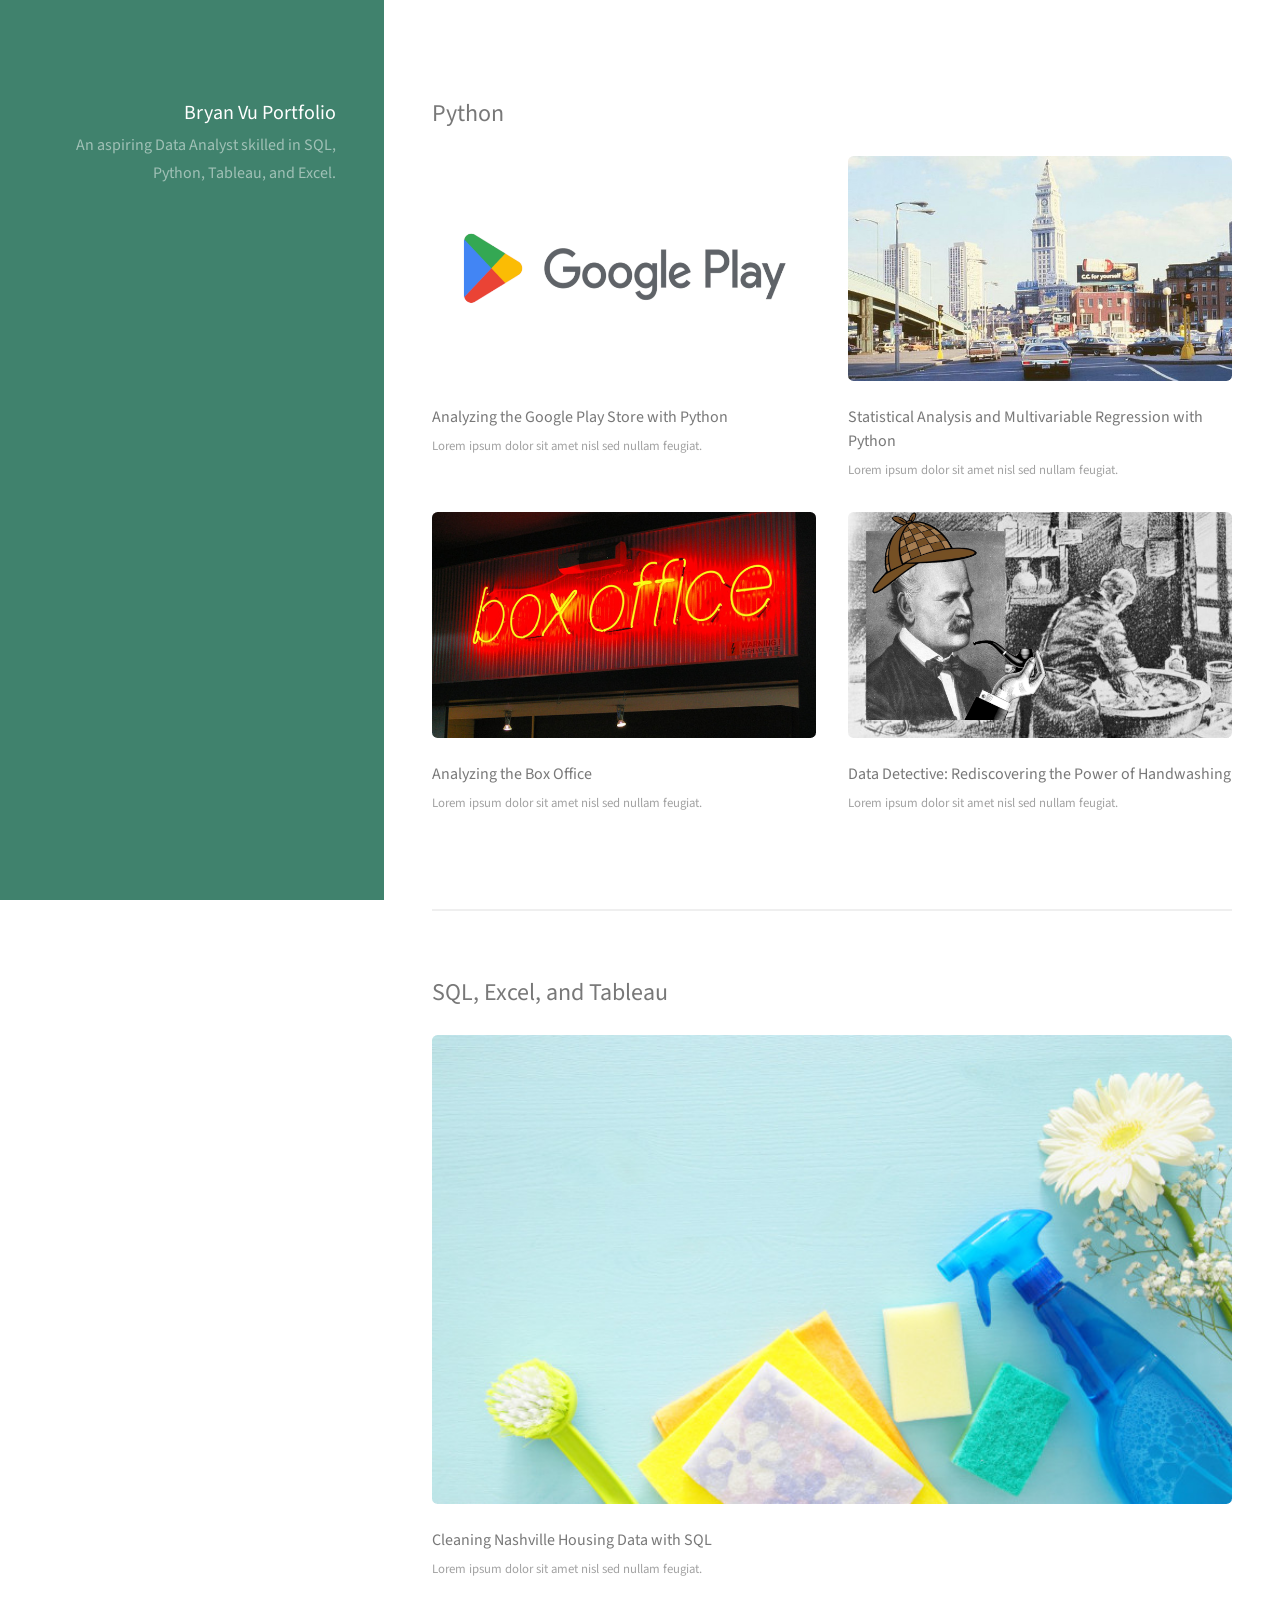
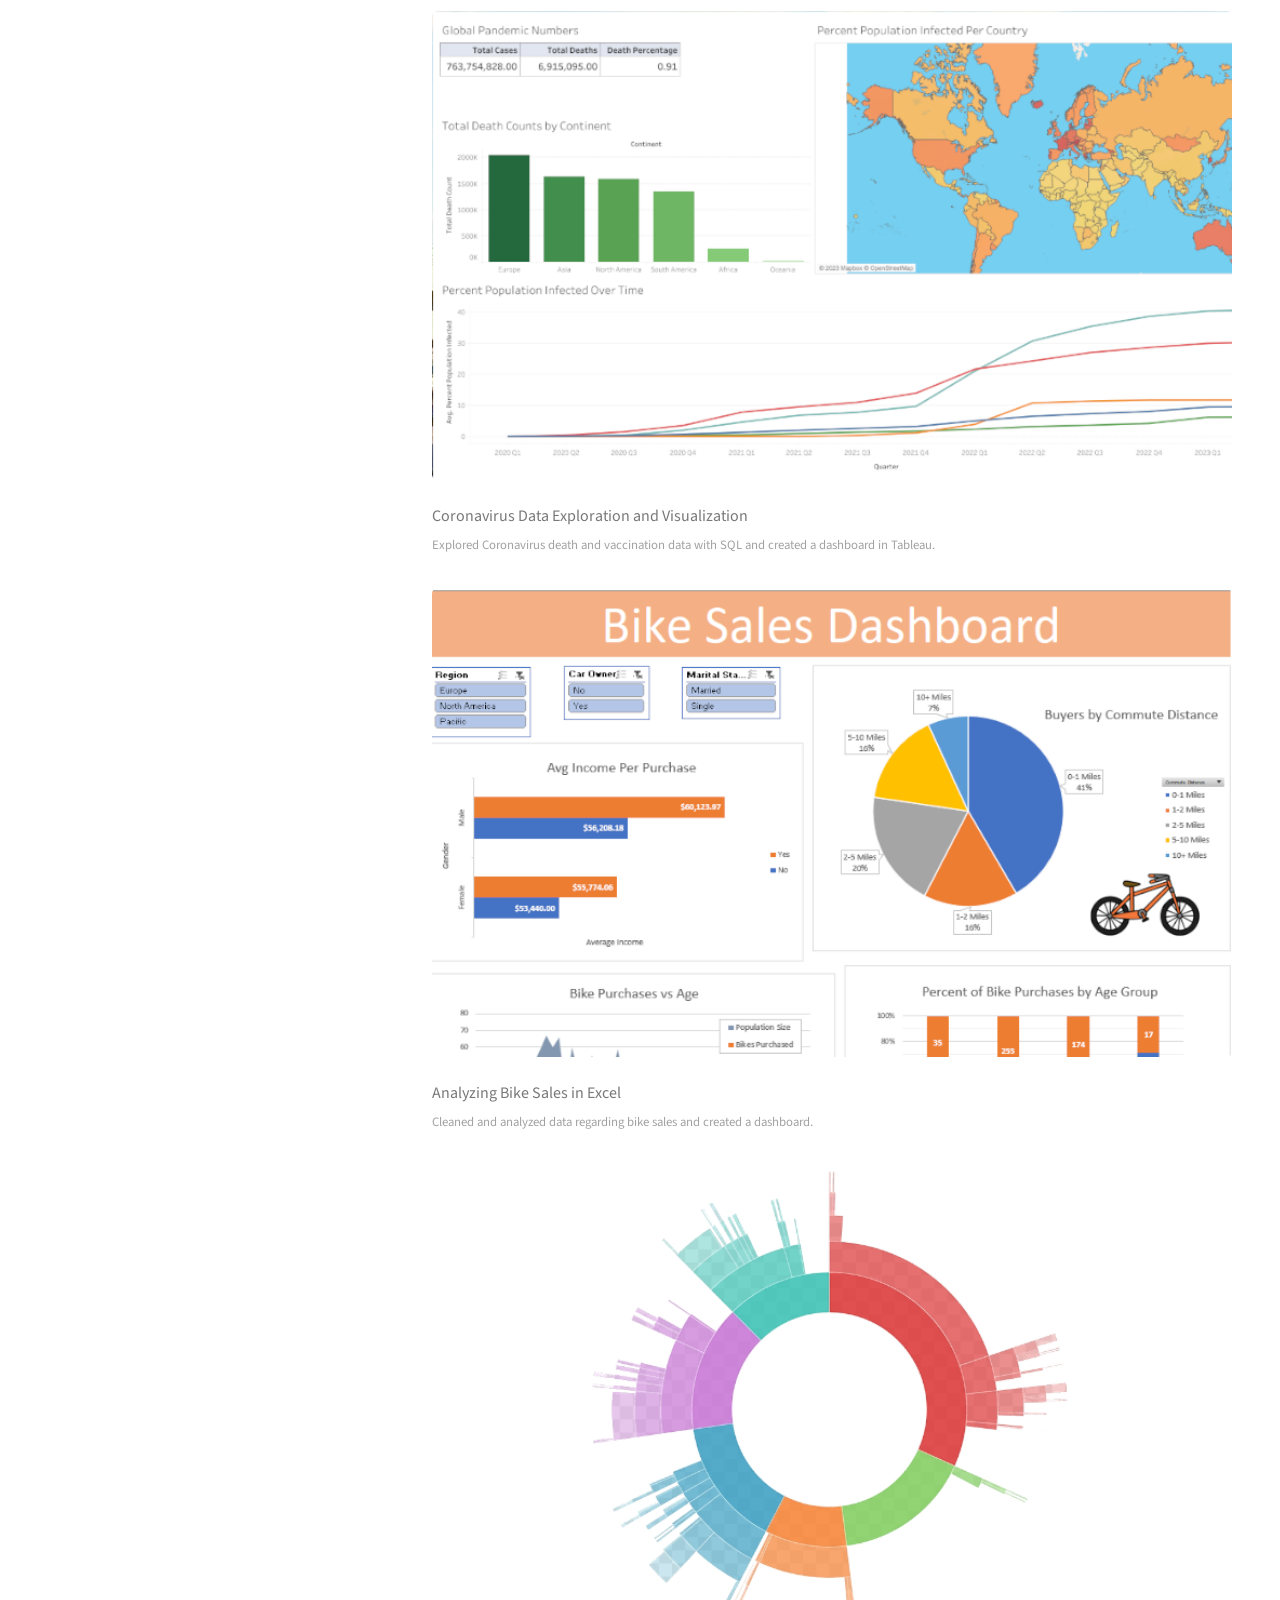
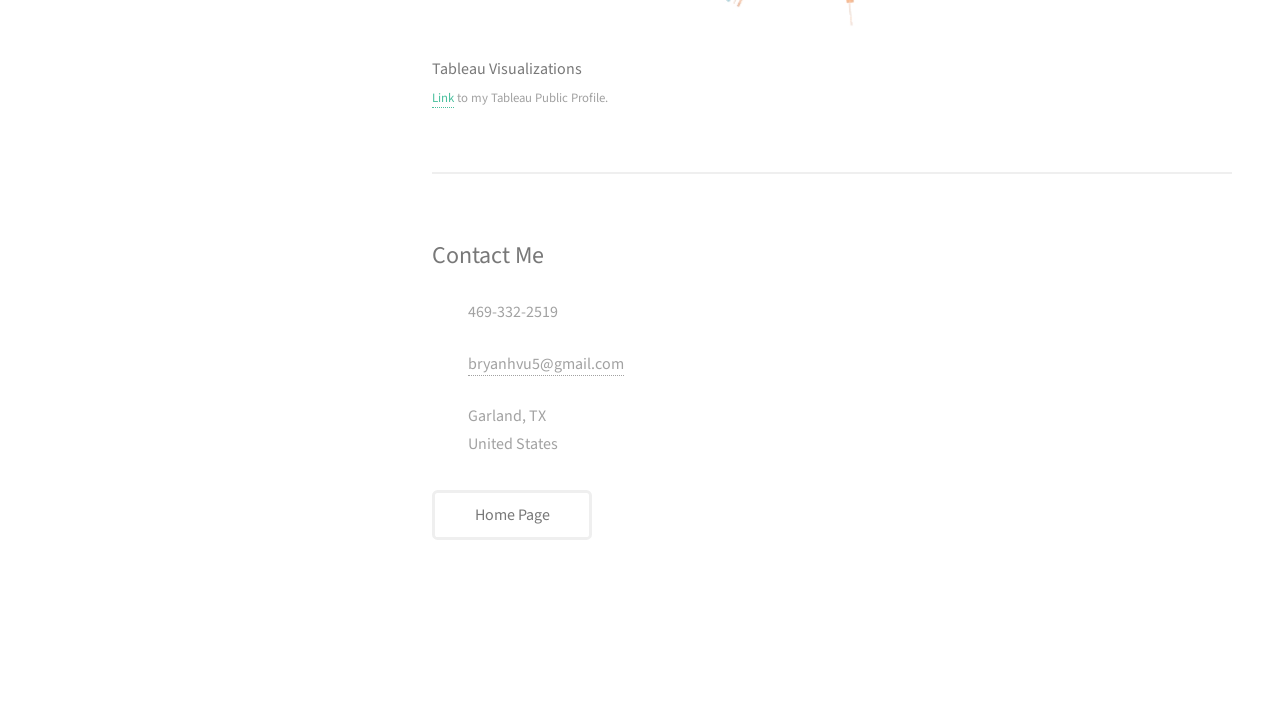
==== Portfolio Website/full_portfolio.html @ 0cc9267b "customized and added images to portfolio website" ====
<!DOCTYPE HTML>
<!--
	Strata by HTML5 UP
	html5up.net | @ajlkn
	Free for personal and commercial use under the CCA 3.0 license (html5up.net/license)
-->
<html>
	<head>
		<title>Bryan Vu Portfolio</title>
		<meta charset="utf-8" />
		<meta name="viewport" content="width=device-width, initial-scale=1, user-scalable=no" />
		<link rel="stylesheet" href="assets/css/main.css" />
	</head>
	<body class="is-preload">

		<!-- Header -->
			<header id="header">
				<div class="inner">
					<h1><strong>Bryan Vu Portfolio</strong></h1>
					An aspiring Data Analyst skilled in SQL, Python, Tableau, and Excel.
				</div>
			</header>

		<!-- Main -->
			<div id="main">

				<!-- Two -->
					<section id="two">
						<h2>Python</h2>
						<div class="row">
							<article class="col-6 col-12-xsmall work-item">
								<a href="images/fulls/google_play.png" class="image fit thumb"><img src="images/thumbs/google_play.png" alt="" /></a>
								<h3>Analyzing the Google Play Store with Python</h3>
								<p>Lorem ipsum dolor sit amet nisl sed nullam feugiat.</p>
							</article>
							<article class="col-6 col-12-xsmall work-item">
								<a href="images/fulls/boston.jpg" class="image fit thumb"><img src="images/thumbs/boston.jpg" alt="" /></a>
								<h3>Statistical Analysis and Multivariable Regression with Python</h3>
								<p>Lorem ipsum dolor sit amet nisl sed nullam feugiat.</p>
							</article>
							<article class="col-6 col-12-xsmall work-item">
								<a href="images/fulls/films.jpg" class="image fit thumb"><img src="images/thumbs/films.jpg" alt="" /></a>
								<h3>Analyzing the Box Office</h3>
								<p>Lorem ipsum dolor sit amet nisl sed nullam feugiat.</p>
							</article>
							<article class="col-6 col-12-xsmall work-item">
								<a href="images/fulls/handwashing_detective.png" class="image fit thumb"><img src="images/thumbs/handwashing_detective.png" alt="" /></a>
								<h3>Data Detective: Rediscovering the Power of Handwashing</h3>
								<p>Lorem ipsum dolor sit amet nisl sed nullam feugiat.</p>
							</article>
						</div>
					</section>

				<section>
					<h2>SQL, Excel, and Tableau</h2>
							<article class="col-6 col-12-xsmall work-item">
								<a href="images/fulls/cleaning.jpeg" class="image fit thumb"><img src="images/thumbs/cleaning.jpeg" alt="" /></a>
								<h3>Cleaning Nashville Housing Data with SQL</h3>
								<p>Lorem ipsum dolor sit amet nisl sed nullam feugiat.</p>
							</article>
							<article class="col-6 col-12-xsmall work-item">
								<a href="images/fulls/covid_dashboard.png" class="image fit thumb"><img src="images/thumbs/covid_dashboard.png" alt="" /></a>
								<h3>Coronavirus Data Exploration and Visualization</h3>
								<p>Explored Coronavirus death and vaccination data with SQL and created a dashboard in Tableau.</p>
							</article>
							<article class="col-6 col-12-xsmall work-item">
								<a href="images/fulls/Bike_Sales_Dashboard_image.png" class="image fit thumb"><img src="images/thumbs/Bike_Sales_Dashboard_image.png" alt="" /></a>
								<h3>Analyzing Bike Sales in Excel</h3>
								<p>Cleaned and analyzed data regarding bike sales and created a dashboard.</p>
							</article>
							<article class="col-6 col-12-xsmall work-item">
								<a href="images/fulls/tableau.png" class="image fit thumb"><img src="images/thumbs/tableau.png" alt="" /></a>
								<h3>Tableau Visualizations</h3>
								<p><a href ="https://public.tableau.com/app/profile/bryan.vu" target="_blank">Link</a> to my Tableau Public Profile.</p>
							</article>
				</section>

				<!-- Three -->
					<section id="three">
					<h2>Contact Me</h2>
							<div class="col-4 col-12-small">
								<ul class="labeled-icons">

									<li>
										<h3 class="icon solid fa-mobile-alt"><span class="label">Phone</span></h3>
										469-332-2519
									</li>
									<li>
										<h3 class="icon solid fa-envelope"><span class="label">Email</span></h3>
										<a href="#">bryanhvu5@gmail.com</a>
									</li>
																		<li>
										<h3 class="icon solid fa-home"><span class="label">Address</span></h3>
										Garland, TX<br />
										United States
									</li>
								</ul>
							</div>

						<ul class="actions">
							<li><a href="./index.html" class="button">Home Page</a></li>
						</ul>
					</section>

				<!-- Four -->
				<!--
					<section id="four">
						<h2>Elements</h2>

						<section>
							<h4>Text</h4>
							<p>This is <b>bold</b> and this is <strong>strong</strong>. This is <i>italic</i> and this is <em>emphasized</em>.
							This is <sup>superscript</sup> text and this is <sub>subscript</sub> text.
							This is <u>underlined</u> and this is code: <code>for (;;) { ... }</code>. Finally, <a href="#">this is a link</a>.</p>
							<hr />
							<header>
								<h4>Heading with a Subtitle</h4>
								<p>Lorem ipsum dolor sit amet nullam id egestas urna aliquam</p>
							</header>
							<p>Nunc lacinia ante nunc ac lobortis. Interdum adipiscing gravida odio porttitor sem non mi integer non faucibus ornare mi ut ante amet placerat aliquet. Volutpat eu sed ante lacinia sapien lorem accumsan varius montes viverra nibh in adipiscing blandit tempus accumsan.</p>
							<header>
								<h5>Heading with a Subtitle</h5>
								<p>Lorem ipsum dolor sit amet nullam id egestas urna aliquam</p>
							</header>
							<p>Nunc lacinia ante nunc ac lobortis. Interdum adipiscing gravida odio porttitor sem non mi integer non faucibus ornare mi ut ante amet placerat aliquet. Volutpat eu sed ante lacinia sapien lorem accumsan varius montes viverra nibh in adipiscing blandit tempus accumsan.</p>
							<hr />
							<h2>Heading Level 2</h2>
							<h3>Heading Level 3</h3>
							<h4>Heading Level 4</h4>
							<h5>Heading Level 5</h5>
							<h6>Heading Level 6</h6>
							<hr />
							<h5>Blockquote</h5>
							<blockquote>Fringilla nisl. Donec accumsan interdum nisi, quis tincidunt felis sagittis eget tempus euismod. Vestibulum ante ipsum primis in faucibus vestibulum. Blandit adipiscing eu felis iaculis volutpat ac adipiscing accumsan faucibus. Vestibulum ante ipsum primis in faucibus lorem ipsum dolor sit amet nullam adipiscing eu felis.</blockquote>
							<h5>Preformatted</h5>
							<pre><code>i = 0;

while (!deck.isInOrder()) {
print 'Iteration ' + i;
deck.shuffle();
i++;
}

print 'It took ' + i + ' iterations to sort the deck.';</code></pre>
						</section>

						<section>
							<h4>Lists</h4>
							<div class="row">
								<div class="col-6 col-12-xsmall">
									<h5>Unordered</h5>
									<ul>
										<li>Dolor pulvinar etiam magna etiam.</li>
										<li>Sagittis adipiscing lorem eleifend.</li>
										<li>Felis enim feugiat dolore viverra.</li>
									</ul>
									<h5>Alternate</h5>
									<ul class="alt">
										<li>Dolor pulvinar etiam magna etiam.</li>
										<li>Sagittis adipiscing lorem eleifend.</li>
										<li>Felis enim feugiat dolore viverra.</li>
									</ul>
								</div>
								<div class="col-6 col-12-xsmall">
									<h5>Ordered</h5>
									<ol>
										<li>Dolor pulvinar etiam magna etiam.</li>
										<li>Etiam vel felis at lorem sed viverra.</li>
										<li>Felis enim feugiat dolore viverra.</li>
										<li>Dolor pulvinar etiam magna etiam.</li>
										<li>Etiam vel felis at lorem sed viverra.</li>
										<li>Felis enim feugiat dolore viverra.</li>
									</ol>
									<h5>Icons</h5>
									<ul class="icons">
										<li><a href="#" class="icon brands fa-twitter"><span class="label">Twitter</span></a></li>
										<li><a href="#" class="icon brands fa-facebook-f"><span class="label">Facebook</span></a></li>
										<li><a href="#" class="icon brands fa-instagram"><span class="label">Instagram</span></a></li>
										<li><a href="#" class="icon brands fa-github"><span class="label">Github</span></a></li>
										<li><a href="#" class="icon brands fa-dribbble"><span class="label">Dribbble</span></a></li>
										<li><a href="#" class="icon brands fa-tumblr"><span class="label">Tumblr</span></a></li>
									</ul>
								</div>
							</div>
							<h5>Actions</h5>
							<ul class="actions">
								<li><a href="#" class="button primary">Default</a></li>
								<li><a href="#" class="button">Default</a></li>
							</ul>
							<ul class="actions small">
								<li><a href="#" class="button primary small">Small</a></li>
								<li><a href="#" class="button small">Small</a></li>
							</ul>
							<div class="row">
								<div class="col-6 col-12-small">
									<ul class="actions stacked">
										<li><a href="#" class="button primary">Default</a></li>
										<li><a href="#" class="button">Default</a></li>
									</ul>
								</div>
								<div class="col-6 col-12-small">
									<ul class="actions stacked">
										<li><a href="#" class="button primary small">Small</a></li>
										<li><a href="#" class="button small">Small</a></li>
									</ul>
								</div>
								<div class="col-6 col-12-small">
									<ul class="actions stacked">
										<li><a href="#" class="button primary fit">Default</a></li>
										<li><a href="#" class="button fit">Default</a></li>
									</ul>
								</div>
								<div class="col-6 col-12-small">
									<ul class="actions stacked">
										<li><a href="#" class="button primary small fit">Small</a></li>
										<li><a href="#" class="button small fit">Small</a></li>
									</ul>
								</div>
							</div>
						</section>

						<section>
							<h4>Table</h4>
							<h5>Default</h5>
							<div class="table-wrapper">
								<table>
									<thead>
										<tr>
											<th>Name</th>
											<th>Description</th>
											<th>Price</th>
										</tr>
									</thead>
									<tbody>
										<tr>
											<td>Item One</td>
											<td>Ante turpis integer aliquet porttitor.</td>
											<td>29.99</td>
										</tr>
										<tr>
											<td>Item Two</td>
											<td>Vis ac commodo adipiscing arcu aliquet.</td>
											<td>19.99</td>
										</tr>
										<tr>
											<td>Item Three</td>
											<td> Morbi faucibus arcu accumsan lorem.</td>
											<td>29.99</td>
										</tr>
										<tr>
											<td>Item Four</td>
											<td>Vitae integer tempus condimentum.</td>
											<td>19.99</td>
										</tr>
										<tr>
											<td>Item Five</td>
											<td>Ante turpis integer aliquet porttitor.</td>
											<td>29.99</td>
										</tr>
									</tbody>
									<tfoot>
										<tr>
											<td colspan="2"></td>
											<td>100.00</td>
										</tr>
									</tfoot>
								</table>
							</div>

							<h5>Alternate</h5>
							<div class="table-wrapper">
								<table class="alt">
									<thead>
										<tr>
											<th>Name</th>
											<th>Description</th>
											<th>Price</th>
										</tr>
									</thead>
									<tbody>
										<tr>
											<td>Item One</td>
											<td>Ante turpis integer aliquet porttitor.</td>
											<td>29.99</td>
										</tr>
										<tr>
											<td>Item Two</td>
											<td>Vis ac commodo adipiscing arcu aliquet.</td>
											<td>19.99</td>
										</tr>
										<tr>
											<td>Item Three</td>
											<td> Morbi faucibus arcu accumsan lorem.</td>
											<td>29.99</td>
										</tr>
										<tr>
											<td>Item Four</td>
											<td>Vitae integer tempus condimentum.</td>
											<td>19.99</td>
										</tr>
										<tr>
											<td>Item Five</td>
											<td>Ante turpis integer aliquet porttitor.</td>
											<td>29.99</td>
										</tr>
									</tbody>
									<tfoot>
										<tr>
											<td colspan="2"></td>
											<td>100.00</td>
										</tr>
									</tfoot>
								</table>
							</div>
						</section>

						<section>
							<h4>Buttons</h4>
							<ul class="actions">
								<li><a href="#" class="button primary">Primary</a></li>
								<li><a href="#" class="button">Default</a></li>
							</ul>
							<ul class="actions">
								<li><a href="#" class="button large">Large</a></li>
								<li><a href="#" class="button">Default</a></li>
								<li><a href="#" class="button small">Small</a></li>
							</ul>
							<ul class="actions fit">
								<li><a href="#" class="button primary fit">Fit</a></li>
								<li><a href="#" class="button fit">Fit</a></li>
							</ul>
							<ul class="actions fit small">
								<li><a href="#" class="button primary fit small">Fit + Small</a></li>
								<li><a href="#" class="button fit small">Fit + Small</a></li>
							</ul>
							<ul class="actions">
								<li><a href="#" class="button primary icon solid fa-download">Icon</a></li>
								<li><a href="#" class="button icon solid fa-download">Icon</a></li>
							</ul>
							<ul class="actions">
								<li><span class="button primary disabled">Primary</span></li>
								<li><span class="button disabled">Default</span></li>
							</ul>
						</section>

						<section>
							<h4>Form</h4>
							<form method="post" action="#">
								<div class="row gtr-uniform gtr-50">
									<div class="col-6 col-12-xsmall">
										<input type="text" name="demo-name" id="demo-name" value="" placeholder="Name" />
									</div>
									<div class="col-6 col-12-xsmall">
										<input type="email" name="demo-email" id="demo-email" value="" placeholder="Email" />
									</div>
									<div class="col-12">
										<select name="demo-category" id="demo-category">
											<option value="">- Category -</option>
											<option value="1">Manufacturing</option>
											<option value="1">Shipping</option>
											<option value="1">Administration</option>
											<option value="1">Human Resources</option>
										</select>
									</div>
									<div class="col-4 col-12-small">
										<input type="radio" id="demo-priority-low" name="demo-priority" checked>
										<label for="demo-priority-low">Low Priority</label>
									</div>
									<div class="col-4 col-12-small">
										<input type="radio" id="demo-priority-normal" name="demo-priority">
										<label for="demo-priority-normal">Normal Priority</label>
									</div>
									<div class="col-4 col-12-small">
										<input type="radio" id="demo-priority-high" name="demo-priority">
										<label for="demo-priority-high">High Priority</label>
									</div>
									<div class="col-6 col-12-small">
										<input type="checkbox" id="demo-copy" name="demo-copy">
										<label for="demo-copy">Email me a copy of this message</label>
									</div>
									<div class="col-6 col-12-small">
										<input type="checkbox" id="demo-human" name="demo-human" checked>
										<label for="demo-human">I am a human and not a robot</label>
									</div>
									<div class="col-12">
										<textarea name="demo-message" id="demo-message" placeholder="Enter your message" rows="6"></textarea>
									</div>
									<div class="col-12">
										<ul class="actions">
											<li><input type="submit" value="Send Message" class="primary" /></li>
											<li><input type="reset" value="Reset" /></li>
										</ul>
									</div>
								</div>
							</form>
						</section>

						<section>
							<h4>Image</h4>
							<h5>Fit</h5>
							<div class="box alt">
								<div class="row gtr-50 gtr-uniform">
									<div class="col-12"><span class="image fit"><img src="images/fulls/05.jpg" alt="" /></span></div>
									<div class="col-4"><span class="image fit"><img src="images/thumbs/01.jpg" alt="" /></span></div>
									<div class="col-4"><span class="image fit"><img src="images/thumbs/02.jpg" alt="" /></span></div>
									<div class="col-4"><span class="image fit"><img src="images/thumbs/03.jpg" alt="" /></span></div>
									<div class="col-4"><span class="image fit"><img src="images/thumbs/04.jpg" alt="" /></span></div>
									<div class="col-4"><span class="image fit"><img src="images/thumbs/05.jpg" alt="" /></span></div>
									<div class="col-4"><span class="image fit"><img src="images/thumbs/06.jpg" alt="" /></span></div>
									<div class="col-4"><span class="image fit"><img src="images/thumbs/03.jpg" alt="" /></span></div>
									<div class="col-4"><span class="image fit"><img src="images/thumbs/02.jpg" alt="" /></span></div>
									<div class="col-4"><span class="image fit"><img src="images/thumbs/01.jpg" alt="" /></span></div>
								</div>
							</div>
							<h5>Left &amp; Right</h5>
							<p><span class="image left"><img src="images/avatar.jpg" alt="" /></span>Fringilla nisl. Donec accumsan interdum nisi, quis tincidunt felis sagittis eget. tempus euismod. Vestibulum ante ipsum primis in faucibus vestibulum. Blandit adipiscing eu felis iaculis volutpat ac adipiscing accumsan eu faucibus. Integer ac pellentesque praesent tincidunt felis sagittis eget. tempus euismod. Vestibulum ante ipsum primis in faucibus vestibulum. Blandit adipiscing eu felis iaculis volutpat ac adipiscing accumsan eu faucibus. Integer ac pellentesque praesent. Donec accumsan interdum nisi, quis tincidunt felis sagittis eget. tempus euismod. Vestibulum ante ipsum primis in faucibus vestibulum. Blandit adipiscing eu felis iaculis volutpat ac adipiscing accumsan eu faucibus. Integer ac pellentesque praesent tincidunt felis sagittis eget. tempus euismod. Vestibulum ante ipsum primis in faucibus vestibulum. Blandit adipiscing eu felis iaculis volutpat ac adipiscing accumsan eu faucibus. Integer ac pellentesque praesent.</p>
							<p><span class="image right"><img src="images/avatar.jpg" alt="" /></span>Fringilla nisl. Donec accumsan interdum nisi, quis tincidunt felis sagittis eget. tempus euismod. Vestibulum ante ipsum primis in faucibus vestibulum. Blandit adipiscing eu felis iaculis volutpat ac adipiscing accumsan eu faucibus. Integer ac pellentesque praesent tincidunt felis sagittis eget. tempus euismod. Vestibulum ante ipsum primis in faucibus vestibulum. Blandit adipiscing eu felis iaculis volutpat ac adipiscing accumsan eu faucibus. Integer ac pellentesque praesent. Donec accumsan interdum nisi, quis tincidunt felis sagittis eget. tempus euismod. Vestibulum ante ipsum primis in faucibus vestibulum. Blandit adipiscing eu felis iaculis volutpat ac adipiscing accumsan eu faucibus. Integer ac pellentesque praesent tincidunt felis sagittis eget. tempus euismod. Vestibulum ante ipsum primis in faucibus vestibulum. Blandit adipiscing eu felis iaculis volutpat ac adipiscing accumsan eu faucibus. Integer ac pellentesque praesent.</p>
						</section>

					</section>
				-->

			</div>

		<!-- Footer -->
			<footer id="footer">
				<div class="inner">
					<ul class="icons">
						<li><a href="https://github.com/bryanhvu/Data_Analysis_Portfolio" class="icon brands fa-github" target="_blank"><span class="label">Github</span></a></li>
						<li><a href="https://www.linkedin.com/in/bryan-vu-71b82113b/" class="icon brands fa-linkedin" target="_blank"><span class="label">LinkedIn</span></a></li>
						<li><a href=mailto:"bryanhvu5@gmail.com" class="icon solid fa-envelope" target="_blank"><span class="label">Email</span></a></li>
					<ul class="copyright">
						<li>Design: <a href="http://html5up.net" target="_blank">HTML5 UP</a></li>
					</ul>
				</div>
			</footer>

		<!-- Scripts -->
			<script src="assets/js/jquery.min.js"></script>
			<script src="assets/js/jquery.poptrox.min.js"></script>
			<script src="assets/js/browser.min.js"></script>
			<script src="assets/js/breakpoints.min.js"></script>
			<script src="assets/js/util.js"></script>
			<script src="assets/js/main.js"></script>

	</body>
</html>
---- Portfolio Website/assets/css/main.css ----
@import url("fontawesome-all.min.css");
@import url("https://fonts.googleapis.com/css?family=Source+Sans+Pro:400,400italic");

/*
	Strata by HTML5 UP
	html5up.net | @ajlkn
	Free for personal and commercial use under the CCA 3.0 license (html5up.net/license)
*/

html, body, div, span, applet, object,
iframe, h1, h2, h3, h4, h5, h6, p, blockquote,
pre, a, abbr, acronym, address, big, cite,
code, del, dfn, em, img, ins, kbd, q, s, samp,
small, strike, strong, sub, sup, tt, var, b,
u, i, center, dl, dt, dd, ol, ul, li, fieldset,
form, label, legend, table, caption, tbody,
tfoot, thead, tr, th, td, article, aside,
canvas, details, embed, figure, figcaption,
footer, header, hgroup, menu, nav, output, ruby,
section, summary, time, mark, audio, video {
	margin: 0;
	padding: 0;
	border: 0;
	font-size: 100%;
	font: inherit;
	vertical-align: baseline;}

article, aside, details, figcaption, figure,
footer, header, hgroup, menu, nav, section {
	display: block;}

body {
	line-height: 1;
}

ol, ul {
	list-style: none;
}

blockquote, q {
	quotes: none;
}

	blockquote:before, blockquote:after, q:before, q:after {
		content: '';
		content: none;
	}

table {
	border-collapse: collapse;
	border-spacing: 0;
}

body {
	-webkit-text-size-adjust: none;
}

mark {
	background-color: transparent;
	color: inherit;
}

input::-moz-focus-inner {
	border: 0;
	padding: 0;
}

input, select, textarea {
	-moz-appearance: none;
	-webkit-appearance: none;
	-ms-appearance: none;
	appearance: none;
}

/* Basic */

	html {
		box-sizing: border-box;
	}

	*, *:before, *:after {
		box-sizing: inherit;
	}

	body {
		background: #fff;
	}

		body.is-preload *, body.is-preload *:before, body.is-preload *:after {
			-moz-animation: none !important;
			-webkit-animation: none !important;
			-ms-animation: none !important;
			animation: none !important;
			-moz-transition: none !important;
			-webkit-transition: none !important;
			-ms-transition: none !important;
			transition: none !important;
		}

	body, input, select, textarea {
		color: #a2a2a2;
		font-family: "Source Sans Pro", Helvetica, sans-serif;
		font-size: 16pt;
		font-weight: 400;
		line-height: 1.75em;
	}

	a {
		-moz-transition: color 0.2s ease-in-out, border-color 0.2s ease-in-out;
		-webkit-transition: color 0.2s ease-in-out, border-color 0.2s ease-in-out;
		-ms-transition: color 0.2s ease-in-out, border-color 0.2s ease-in-out;
		transition: color 0.2s ease-in-out, border-color 0.2s ease-in-out;
		border-bottom: dotted 1px;
		color: #49bf9d;
		text-decoration: none;
	}

		a:hover {
			border-bottom-color: transparent;
			color: #49bf9d !important;
			text-decoration: none;
		}

	strong, b {
		color: #787878;
		font-weight: 400;
	}

	em, i {
		font-style: italic;
	}

	p {
		margin: 0 0 2em 0;
	}

	h1, h2, h3, h4, h5, h6 {
		color: #787878;
		font-weight: 400;
		line-height: 1em;
		margin: 0 0 1em 0;
	}

		h1 a, h2 a, h3 a, h4 a, h5 a, h6 a {
			color: inherit;
			text-decoration: none;
		}

	h1 {
		font-size: 2em;
		line-height: 1.5em;
	}

	h2 {
		font-size: 1.5em;
		line-height: 1.5em;
	}

	h3 {
		font-size: 1.25em;
		line-height: 1.5em;
	}

	h4 {
		font-size: 1.1em;
		line-height: 1.5em;
	}

	h5 {
		font-size: 0.9em;
		line-height: 1.5em;
	}

	h6 {
		font-size: 0.7em;
		line-height: 1.5em;
	}

	sub {
		font-size: 0.8em;
		position: relative;
		top: 0.5em;
	}

	sup {
		font-size: 0.8em;
		position: relative;
		top: -0.5em;
	}

	hr {
		border: 0;
		border-bottom: solid 2px #efefef;
		margin: 2em 0;
	}

		hr.major {
			margin: 3em 0;
		}

	blockquote {
		border-left: solid 6px #efefef;
		font-style: italic;
		margin: 0 0 2em 0;
		padding: 0.5em 0 0.5em 1.5em;
	}

	code {
		background: #f7f7f7;
		border-radius: 0.35em;
		border: solid 2px #efefef;
		font-family: "Courier New", monospace;
		font-size: 0.9em;
		margin: 0 0.25em;
		padding: 0.25em 0.65em;
	}

	pre {
		-webkit-overflow-scrolling: touch;
		font-family: "Courier New", monospace;
		font-size: 0.9em;
		margin: 0 0 2em 0;
	}

		pre code {
			display: block;
			line-height: 1.75em;
			padding: 1em 1.5em;
			overflow-x: auto;
		}

	.align-left {
		text-align: left;
	}

	.align-center {
		text-align: center;
	}

	.align-right {
		text-align: right;
	}

/* Container */

	.container {
		margin: 0 auto;
		max-width: calc(100% - 4em);
		width: 100%;
	}

		.container.xsmall {
			width: 25%;
		}

		.container.small {
			width: 50%;
		}

		.container.medium {
			width: 75%;
		}

		.container.large {
			width: 125%;
		}

		.container.xlarge {
			width: 150%;
		}

		.container.max {
			width: 100%;
		}

		@media screen and (max-width: 980px) {

			.container {
				width: 100% !important;
				max-width: 100% !important;
			}

		}

		@media screen and (max-width: 480px) {

			.container {
				max-width: calc(100% - 3em);
			}

		}

/* Row */

	.row {
		display: flex;
		flex-wrap: wrap;
		box-sizing: border-box;
		align-items: stretch;
	}

		.row > * {
			box-sizing: border-box;
		}

		.row.gtr-uniform > * > :last-child {
			margin-bottom: 0;
		}

		.row.aln-left {
			justify-content: flex-start;
		}

		.row.aln-center {
			justify-content: center;
		}

		.row.aln-right {
			justify-content: flex-end;
		}

		.row.aln-top {
			align-items: flex-start;
		}

		.row.aln-middle {
			align-items: center;
		}

		.row.aln-bottom {
			align-items: flex-end;
		}

		.row > .imp {
			order: -1;
		}

		.row > .col-1 {
			width: 8.33333%;
		}

		.row > .off-1 {
			margin-left: 8.33333%;
		}

		.row > .col-2 {
			width: 16.66667%;
		}

		.row > .off-2 {
			margin-left: 16.66667%;
		}

		.row > .col-3 {
			width: 25%;
		}

		.row > .off-3 {
			margin-left: 25%;
		}

		.row > .col-4 {
			width: 33.33333%;
		}

		.row > .off-4 {
			margin-left: 33.33333%;
		}

		.row > .col-5 {
			width: 41.66667%;
		}

		.row > .off-5 {
			margin-left: 41.66667%;
		}

		.row > .col-6 {
			width: 50%;
		}

		.row > .off-6 {
			margin-left: 50%;
		}

		.row > .col-7 {
			width: 58.33333%;
		}

		.row > .off-7 {
			margin-left: 58.33333%;
		}

		.row > .col-8 {
			width: 66.66667%;
		}

		.row > .off-8 {
			margin-left: 66.66667%;
		}

		.row > .col-9 {
			width: 75%;
		}

		.row > .off-9 {
			margin-left: 75%;
		}

		.row > .col-10 {
			width: 83.33333%;
		}

		.row > .off-10 {
			margin-left: 83.33333%;
		}

		.row > .col-11 {
			width: 91.66667%;
		}

		.row > .off-11 {
			margin-left: 91.66667%;
		}

		.row > .col-12 {
			width: 100%;
		}

		.row > .off-12 {
			margin-left: 100%;
		}

		.row.gtr-0 {
			margin-top: 0;
			margin-left: 0em;
		}

			.row.gtr-0 > * {
				padding: 0 0 0 0em;
			}

			.row.gtr-0.gtr-uniform {
				margin-top: 0em;
			}

				.row.gtr-0.gtr-uniform > * {
					padding-top: 0em;
				}

		.row.gtr-25 {
			margin-top: 0;
			margin-left: -0.625em;
		}

			.row.gtr-25 > * {
				padding: 0 0 0 0.625em;
			}

			.row.gtr-25.gtr-uniform {
				margin-top: -0.625em;
			}

				.row.gtr-25.gtr-uniform > * {
					padding-top: 0.625em;
				}

		.row.gtr-50 {
			margin-top: 0;
			margin-left: -1.25em;
		}

			.row.gtr-50 > * {
				padding: 0 0 0 1.25em;
			}

			.row.gtr-50.gtr-uniform {
				margin-top: -1.25em;
			}

				.row.gtr-50.gtr-uniform > * {
					padding-top: 1.25em;
				}

		.row {
			margin-top: 0;
			margin-left: -2.5em;
		}

			.row > * {
				padding: 0 0 0 2.5em;
			}

			.row.gtr-uniform {
				margin-top: -2.5em;
			}

				.row.gtr-uniform > * {
					padding-top: 2.5em;
				}

		.row.gtr-150 {
			margin-top: 0;
			margin-left: -3.75em;
		}

			.row.gtr-150 > * {
				padding: 0 0 0 3.75em;
			}

			.row.gtr-150.gtr-uniform {
				margin-top: -3.75em;
			}

				.row.gtr-150.gtr-uniform > * {
					padding-top: 3.75em;
				}

		.row.gtr-200 {
			margin-top: 0;
			margin-left: -5em;
		}

			.row.gtr-200 > * {
				padding: 0 0 0 5em;
			}

			.row.gtr-200.gtr-uniform {
				margin-top: -5em;
			}

				.row.gtr-200.gtr-uniform > * {
					padding-top: 5em;
				}

		@media screen and (max-width: 1800px) {

			.row {
				display: flex;
				flex-wrap: wrap;
				box-sizing: border-box;
				align-items: stretch;
			}

				.row > * {
					box-sizing: border-box;
				}

				.row.gtr-uniform > * > :last-child {
					margin-bottom: 0;
				}

				.row.aln-left {
					justify-content: flex-start;
				}

				.row.aln-center {
					justify-content: center;
				}

				.row.aln-right {
					justify-content: flex-end;
				}

				.row.aln-top {
					align-items: flex-start;
				}

				.row.aln-middle {
					align-items: center;
				}

				.row.aln-bottom {
					align-items: flex-end;
				}

				.row > .imp-xlarge {
					order: -1;
				}

				.row > .col-1-xlarge {
					width: 8.33333%;
				}

				.row > .off-1-xlarge {
					margin-left: 8.33333%;
				}

				.row > .col-2-xlarge {
					width: 16.66667%;
				}

				.row > .off-2-xlarge {
					margin-left: 16.66667%;
				}

				.row > .col-3-xlarge {
					width: 25%;
				}

				.row > .off-3-xlarge {
					margin-left: 25%;
				}

				.row > .col-4-xlarge {
					width: 33.33333%;
				}

				.row > .off-4-xlarge {
					margin-left: 33.33333%;
				}

				.row > .col-5-xlarge {
					width: 41.66667%;
				}

				.row > .off-5-xlarge {
					margin-left: 41.66667%;
				}

				.row > .col-6-xlarge {
					width: 50%;
				}

				.row > .off-6-xlarge {
					margin-left: 50%;
				}

				.row > .col-7-xlarge {
					width: 58.33333%;
				}

				.row > .off-7-xlarge {
					margin-left: 58.33333%;
				}

				.row > .col-8-xlarge {
					width: 66.66667%;
				}

				.row > .off-8-xlarge {
					margin-left: 66.66667%;
				}

				.row > .col-9-xlarge {
					width: 75%;
				}

				.row > .off-9-xlarge {
					margin-left: 75%;
				}

				.row > .col-10-xlarge {
					width: 83.33333%;
				}

				.row > .off-10-xlarge {
					margin-left: 83.33333%;
				}

				.row > .col-11-xlarge {
					width: 91.66667%;
				}

				.row > .off-11-xlarge {
					margin-left: 91.66667%;
				}

				.row > .col-12-xlarge {
					width: 100%;
				}

				.row > .off-12-xlarge {
					margin-left: 100%;
				}

				.row.gtr-0 {
					margin-top: 0;
					margin-left: 0em;
				}

					.row.gtr-0 > * {
						padding: 0 0 0 0em;
					}

					.row.gtr-0.gtr-uniform {
						margin-top: 0em;
					}

						.row.gtr-0.gtr-uniform > * {
							padding-top: 0em;
						}

				.row.gtr-25 {
					margin-top: 0;
					margin-left: -0.625em;
				}

					.row.gtr-25 > * {
						padding: 0 0 0 0.625em;
					}

					.row.gtr-25.gtr-uniform {
						margin-top: -0.625em;
					}

						.row.gtr-25.gtr-uniform > * {
							padding-top: 0.625em;
						}

				.row.gtr-50 {
					margin-top: 0;
					margin-left: -1.25em;
				}

					.row.gtr-50 > * {
						padding: 0 0 0 1.25em;
					}

					.row.gtr-50.gtr-uniform {
						margin-top: -1.25em;
					}

						.row.gtr-50.gtr-uniform > * {
							padding-top: 1.25em;
						}

				.row {
					margin-top: 0;
					margin-left: -2.5em;
				}

					.row > * {
						padding: 0 0 0 2.5em;
					}

					.row.gtr-uniform {
						margin-top: -2.5em;
					}

						.row.gtr-uniform > * {
							padding-top: 2.5em;
						}

				.row.gtr-150 {
					margin-top: 0;
					margin-left: -3.75em;
				}

					.row.gtr-150 > * {
						padding: 0 0 0 3.75em;
					}

					.row.gtr-150.gtr-uniform {
						margin-top: -3.75em;
					}

						.row.gtr-150.gtr-uniform > * {
							padding-top: 3.75em;
						}

				.row.gtr-200 {
					margin-top: 0;
					margin-left: -5em;
				}

					.row.gtr-200 > * {
						padding: 0 0 0 5em;
					}

					.row.gtr-200.gtr-uniform {
						margin-top: -5em;
					}

						.row.gtr-200.gtr-uniform > * {
							padding-top: 5em;
						}

		}

		@media screen and (max-width: 1280px) {

			.row {
				display: flex;
				flex-wrap: wrap;
				box-sizing: border-box;
				align-items: stretch;
			}

				.row > * {
					box-sizing: border-box;
				}

				.row.gtr-uniform > * > :last-child {
					margin-bottom: 0;
				}

				.row.aln-left {
					justify-content: flex-start;
				}

				.row.aln-center {
					justify-content: center;
				}

				.row.aln-right {
					justify-content: flex-end;
				}

				.row.aln-top {
					align-items: flex-start;
				}

				.row.aln-middle {
					align-items: center;
				}

				.row.aln-bottom {
					align-items: flex-end;
				}

				.row > .imp-large {
					order: -1;
				}

				.row > .col-1-large {
					width: 8.33333%;
				}

				.row > .off-1-large {
					margin-left: 8.33333%;
				}

				.row > .col-2-large {
					width: 16.66667%;
				}

				.row > .off-2-large {
					margin-left: 16.66667%;
				}

				.row > .col-3-large {
					width: 25%;
				}

				.row > .off-3-large {
					margin-left: 25%;
				}

				.row > .col-4-large {
					width: 33.33333%;
				}

				.row > .off-4-large {
					margin-left: 33.33333%;
				}

				.row > .col-5-large {
					width: 41.66667%;
				}

				.row > .off-5-large {
					margin-left: 41.66667%;
				}

				.row > .col-6-large {
					width: 50%;
				}

				.row > .off-6-large {
					margin-left: 50%;
				}

				.row > .col-7-large {
					width: 58.33333%;
				}

				.row > .off-7-large {
					margin-left: 58.33333%;
				}

				.row > .col-8-large {
					width: 66.66667%;
				}

				.row > .off-8-large {
					margin-left: 66.66667%;
				}

				.row > .col-9-large {
					width: 75%;
				}

				.row > .off-9-large {
					margin-left: 75%;
				}

				.row > .col-10-large {
					width: 83.33333%;
				}

				.row > .off-10-large {
					margin-left: 83.33333%;
				}

				.row > .col-11-large {
					width: 91.66667%;
				}

				.row > .off-11-large {
					margin-left: 91.66667%;
				}

				.row > .col-12-large {
					width: 100%;
				}

				.row > .off-12-large {
					margin-left: 100%;
				}

				.row.gtr-0 {
					margin-top: 0;
					margin-left: 0em;
				}

					.row.gtr-0 > * {
						padding: 0 0 0 0em;
					}

					.row.gtr-0.gtr-uniform {
						margin-top: 0em;
					}

						.row.gtr-0.gtr-uniform > * {
							padding-top: 0em;
						}

				.row.gtr-25 {
					margin-top: 0;
					margin-left: -0.5em;
				}

					.row.gtr-25 > * {
						padding: 0 0 0 0.5em;
					}

					.row.gtr-25.gtr-uniform {
						margin-top: -0.5em;
					}

						.row.gtr-25.gtr-uniform > * {
							padding-top: 0.5em;
						}

				.row.gtr-50 {
					margin-top: 0;
					margin-left: -1em;
				}

					.row.gtr-50 > * {
						padding: 0 0 0 1em;
					}

					.row.gtr-50.gtr-uniform {
						margin-top: -1em;
					}

						.row.gtr-50.gtr-uniform > * {
							padding-top: 1em;
						}

				.row {
					margin-top: 0;
					margin-left: -2em;
				}

					.row > * {
						padding: 0 0 0 2em;
					}

					.row.gtr-uniform {
						margin-top: -2em;
					}

						.row.gtr-uniform > * {
							padding-top: 2em;
						}

				.row.gtr-150 {
					margin-top: 0;
					margin-left: -3em;
				}

					.row.gtr-150 > * {
						padding: 0 0 0 3em;
					}

					.row.gtr-150.gtr-uniform {
						margin-top: -3em;
					}

						.row.gtr-150.gtr-uniform > * {
							padding-top: 3em;
						}

				.row.gtr-200 {
					margin-top: 0;
					margin-left: -4em;
				}

					.row.gtr-200 > * {
						padding: 0 0 0 4em;
					}

					.row.gtr-200.gtr-uniform {
						margin-top: -4em;
					}

						.row.gtr-200.gtr-uniform > * {
							padding-top: 4em;
						}

		}

		@media screen and (max-width: 980px) {

			.row {
				display: flex;
				flex-wrap: wrap;
				box-sizing: border-box;
				align-items: stretch;
			}

				.row > * {
					box-sizing: border-box;
				}

				.row.gtr-uniform > * > :last-child {
					margin-bottom: 0;
				}

				.row.aln-left {
					justify-content: flex-start;
				}

				.row.aln-center {
					justify-content: center;
				}

				.row.aln-right {
					justify-content: flex-end;
				}

				.row.aln-top {
					align-items: flex-start;
				}

				.row.aln-middle {
					align-items: center;
				}

				.row.aln-bottom {
					align-items: flex-end;
				}

				.row > .imp-medium {
					order: -1;
				}

				.row > .col-1-medium {
					width: 8.33333%;
				}

				.row > .off-1-medium {
					margin-left: 8.33333%;
				}

				.row > .col-2-medium {
					width: 16.66667%;
				}

				.row > .off-2-medium {
					margin-left: 16.66667%;
				}

				.row > .col-3-medium {
					width: 25%;
				}

				.row > .off-3-medium {
					margin-left: 25%;
				}

				.row > .col-4-medium {
					width: 33.33333%;
				}

				.row > .off-4-medium {
					margin-left: 33.33333%;
				}

				.row > .col-5-medium {
					width: 41.66667%;
				}

				.row > .off-5-medium {
					margin-left: 41.66667%;
				}

				.row > .col-6-medium {
					width: 50%;
				}

				.row > .off-6-medium {
					margin-left: 50%;
				}

				.row > .col-7-medium {
					width: 58.33333%;
				}

				.row > .off-7-medium {
					margin-left: 58.33333%;
				}

				.row > .col-8-medium {
					width: 66.66667%;
				}

				.row > .off-8-medium {
					margin-left: 66.66667%;
				}

				.row > .col-9-medium {
					width: 75%;
				}

				.row > .off-9-medium {
					margin-left: 75%;
				}

				.row > .col-10-medium {
					width: 83.33333%;
				}

				.row > .off-10-medium {
					margin-left: 83.33333%;
				}

				.row > .col-11-medium {
					width: 91.66667%;
				}

				.row > .off-11-medium {
					margin-left: 91.66667%;
				}

				.row > .col-12-medium {
					width: 100%;
				}

				.row > .off-12-medium {
					margin-left: 100%;
				}

				.row.gtr-0 {
					margin-top: 0;
					margin-left: 0em;
				}

					.row.gtr-0 > * {
						padding: 0 0 0 0em;
					}

					.row.gtr-0.gtr-uniform {
						margin-top: 0em;
					}

						.row.gtr-0.gtr-uniform > * {
							padding-top: 0em;
						}

				.row.gtr-25 {
					margin-top: 0;
					margin-left: -0.5em;
				}

					.row.gtr-25 > * {
						padding: 0 0 0 0.5em;
					}

					.row.gtr-25.gtr-uniform {
						margin-top: -0.5em;
					}

						.row.gtr-25.gtr-uniform > * {
							padding-top: 0.5em;
						}

				.row.gtr-50 {
					margin-top: 0;
					margin-left: -1em;
				}

					.row.gtr-50 > * {
						padding: 0 0 0 1em;
					}

					.row.gtr-50.gtr-uniform {
						margin-top: -1em;
					}

						.row.gtr-50.gtr-uniform > * {
							padding-top: 1em;
						}

				.row {
					margin-top: 0;
					margin-left: -2em;
				}

					.row > * {
						padding: 0 0 0 2em;
					}

					.row.gtr-uniform {
						margin-top: -2em;
					}

						.row.gtr-uniform > * {
							padding-top: 2em;
						}

				.row.gtr-150 {
					margin-top: 0;
					margin-left: -3em;
				}

					.row.gtr-150 > * {
						padding: 0 0 0 3em;
					}

					.row.gtr-150.gtr-uniform {
						margin-top: -3em;
					}

						.row.gtr-150.gtr-uniform > * {
							padding-top: 3em;
						}

				.row.gtr-200 {
					margin-top: 0;
					margin-left: -4em;
				}

					.row.gtr-200 > * {
						padding: 0 0 0 4em;
					}

					.row.gtr-200.gtr-uniform {
						margin-top: -4em;
					}

						.row.gtr-200.gtr-uniform > * {
							padding-top: 4em;
						}

		}

		@media screen and (max-width: 736px) {

			.row {
				display: flex;
				flex-wrap: wrap;
				box-sizing: border-box;
				align-items: stretch;
			}

				.row > * {
					box-sizing: border-box;
				}

				.row.gtr-uniform > * > :last-child {
					margin-bottom: 0;
				}

				.row.aln-left {
					justify-content: flex-start;
				}

				.row.aln-center {
					justify-content: center;
				}

				.row.aln-right {
					justify-content: flex-end;
				}

				.row.aln-top {
					align-items: flex-start;
				}

				.row.aln-middle {
					align-items: center;
				}

				.row.aln-bottom {
					align-items: flex-end;
				}

				.row > .imp-small {
					order: -1;
				}

				.row > .col-1-small {
					width: 8.33333%;
				}

				.row > .off-1-small {
					margin-left: 8.33333%;
				}

				.row > .col-2-small {
					width: 16.66667%;
				}

				.row > .off-2-small {
					margin-left: 16.66667%;
				}

				.row > .col-3-small {
					width: 25%;
				}

				.row > .off-3-small {
					margin-left: 25%;
				}

				.row > .col-4-small {
					width: 33.33333%;
				}

				.row > .off-4-small {
					margin-left: 33.33333%;
				}

				.row > .col-5-small {
					width: 41.66667%;
				}

				.row > .off-5-small {
					margin-left: 41.66667%;
				}

				.row > .col-6-small {
					width: 50%;
				}

				.row > .off-6-small {
					margin-left: 50%;
				}

				.row > .col-7-small {
					width: 58.33333%;
				}

				.row > .off-7-small {
					margin-left: 58.33333%;
				}

				.row > .col-8-small {
					width: 66.66667%;
				}

				.row > .off-8-small {
					margin-left: 66.66667%;
				}

				.row > .col-9-small {
					width: 75%;
				}

				.row > .off-9-small {
					margin-left: 75%;
				}

				.row > .col-10-small {
					width: 83.33333%;
				}

				.row > .off-10-small {
					margin-left: 83.33333%;
				}

				.row > .col-11-small {
					width: 91.66667%;
				}

				.row > .off-11-small {
					margin-left: 91.66667%;
				}

				.row > .col-12-small {
					width: 100%;
				}

				.row > .off-12-small {
					margin-left: 100%;
				}

				.row.gtr-0 {
					margin-top: 0;
					margin-left: 0em;
				}

					.row.gtr-0 > * {
						padding: 0 0 0 0em;
					}

					.row.gtr-0.gtr-uniform {
						margin-top: 0em;
					}

						.row.gtr-0.gtr-uniform > * {
							padding-top: 0em;
						}

				.row.gtr-25 {
					margin-top: 0;
					margin-left: -0.375em;
				}

					.row.gtr-25 > * {
						padding: 0 0 0 0.375em;
					}

					.row.gtr-25.gtr-uniform {
						margin-top: -0.375em;
					}

						.row.gtr-25.gtr-uniform > * {
							padding-top: 0.375em;
						}

				.row.gtr-50 {
					margin-top: 0;
					margin-left: -0.75em;
				}

					.row.gtr-50 > * {
						padding: 0 0 0 0.75em;
					}

					.row.gtr-50.gtr-uniform {
						margin-top: -0.75em;
					}

						.row.gtr-50.gtr-uniform > * {
							padding-top: 0.75em;
						}

				.row {
					margin-top: 0;
					margin-left: -1.5em;
				}

					.row > * {
						padding: 0 0 0 1.5em;
					}

					.row.gtr-uniform {
						margin-top: -1.5em;
					}

						.row.gtr-uniform > * {
							padding-top: 1.5em;
						}

				.row.gtr-150 {
					margin-top: 0;
					margin-left: -2.25em;
				}

					.row.gtr-150 > * {
						padding: 0 0 0 2.25em;
					}

					.row.gtr-150.gtr-uniform {
						margin-top: -2.25em;
					}

						.row.gtr-150.gtr-uniform > * {
							padding-top: 2.25em;
						}

				.row.gtr-200 {
					margin-top: 0;
					margin-left: -3em;
				}

					.row.gtr-200 > * {
						padding: 0 0 0 3em;
					}

					.row.gtr-200.gtr-uniform {
						margin-top: -3em;
					}

						.row.gtr-200.gtr-uniform > * {
							padding-top: 3em;
						}

		}

		@media screen and (max-width: 480px) {

			.row {
				display: flex;
				flex-wrap: wrap;
				box-sizing: border-box;
				align-items: stretch;
			}

				.row > * {
					box-sizing: border-box;
				}

				.row.gtr-uniform > * > :last-child {
					margin-bottom: 0;
				}

				.row.aln-left {
					justify-content: flex-start;
				}

				.row.aln-center {
					justify-content: center;
				}

				.row.aln-right {
					justify-content: flex-end;
				}

				.row.aln-top {
					align-items: flex-start;
				}

				.row.aln-middle {
					align-items: center;
				}

				.row.aln-bottom {
					align-items: flex-end;
				}

				.row > .imp-xsmall {
					order: -1;
				}

				.row > .col-1-xsmall {
					width: 8.33333%;
				}

				.row > .off-1-xsmall {
					margin-left: 8.33333%;
				}

				.row > .col-2-xsmall {
					width: 16.66667%;
				}

				.row > .off-2-xsmall {
					margin-left: 16.66667%;
				}

				.row > .col-3-xsmall {
					width: 25%;
				}

				.row > .off-3-xsmall {
					margin-left: 25%;
				}

				.row > .col-4-xsmall {
					width: 33.33333%;
				}

				.row > .off-4-xsmall {
					margin-left: 33.33333%;
				}

				.row > .col-5-xsmall {
					width: 41.66667%;
				}

				.row > .off-5-xsmall {
					margin-left: 41.66667%;
				}

				.row > .col-6-xsmall {
					width: 50%;
				}

				.row > .off-6-xsmall {
					margin-left: 50%;
				}

				.row > .col-7-xsmall {
					width: 58.33333%;
				}

				.row > .off-7-xsmall {
					margin-left: 58.33333%;
				}

				.row > .col-8-xsmall {
					width: 66.66667%;
				}

				.row > .off-8-xsmall {
					margin-left: 66.66667%;
				}

				.row > .col-9-xsmall {
					width: 75%;
				}

				.row > .off-9-xsmall {
					margin-left: 75%;
				}

				.row > .col-10-xsmall {
					width: 83.33333%;
				}

				.row > .off-10-xsmall {
					margin-left: 83.33333%;
				}

				.row > .col-11-xsmall {
					width: 91.66667%;
				}

				.row > .off-11-xsmall {
					margin-left: 91.66667%;
				}

				.row > .col-12-xsmall {
					width: 100%;
				}

				.row > .off-12-xsmall {
					margin-left: 100%;
				}

				.row.gtr-0 {
					margin-top: 0;
					margin-left: 0em;
				}

					.row.gtr-0 > * {
						padding: 0 0 0 0em;
					}

					.row.gtr-0.gtr-uniform {
						margin-top: 0em;
					}

						.row.gtr-0.gtr-uniform > * {
							padding-top: 0em;
						}

				.row.gtr-25 {
					margin-top: 0;
					margin-left: -0.375em;
				}

					.row.gtr-25 > * {
						padding: 0 0 0 0.375em;
					}

					.row.gtr-25.gtr-uniform {
						margin-top: -0.375em;
					}

						.row.gtr-25.gtr-uniform > * {
							padding-top: 0.375em;
						}

				.row.gtr-50 {
					margin-top: 0;
					margin-left: -0.75em;
				}

					.row.gtr-50 > * {
						padding: 0 0 0 0.75em;
					}

					.row.gtr-50.gtr-uniform {
						margin-top: -0.75em;
					}

						.row.gtr-50.gtr-uniform > * {
							padding-top: 0.75em;
						}

				.row {
					margin-top: 0;
					margin-left: -1.5em;
				}

					.row > * {
						padding: 0 0 0 1.5em;
					}

					.row.gtr-uniform {
						margin-top: -1.5em;
					}

						.row.gtr-uniform > * {
							padding-top: 1.5em;
						}

				.row.gtr-150 {
					margin-top: 0;
					margin-left: -2.25em;
				}

					.row.gtr-150 > * {
						padding: 0 0 0 2.25em;
					}

					.row.gtr-150.gtr-uniform {
						margin-top: -2.25em;
					}

						.row.gtr-150.gtr-uniform > * {
							padding-top: 2.25em;
						}

				.row.gtr-200 {
					margin-top: 0;
					margin-left: -3em;
				}

					.row.gtr-200 > * {
						padding: 0 0 0 3em;
					}

					.row.gtr-200.gtr-uniform {
						margin-top: -3em;
					}

						.row.gtr-200.gtr-uniform > * {
							padding-top: 3em;
						}

		}

/* Section/Article */

	section.special, article.special {
		text-align: center;
	}

	header p {
		color: #b2b2b2;
		position: relative;
		margin: 0 0 1.5em 0;
	}

	header h2 + p {
		font-size: 1.25em;
		margin-top: -1em;
		line-height: 1.5em;
	}

	header h3 + p {
		font-size: 1.1em;
		margin-top: -0.8em;
		line-height: 1.5em;
	}

	header h4 + p,
	header h5 + p,
	header h6 + p {
		font-size: 0.9em;
		margin-top: -0.6em;
		line-height: 1.5em;
	}

	header.major h2 {
		font-size: 2em;
	}

/* Form */

	form {
		margin: 0 0 2em 0;
	}

	label {
		color: #787878;
		display: block;
		font-size: 0.9em;
		font-weight: 400;
		margin: 0 0 1em 0;
	}

	input[type="text"],
	input[type="password"],
	input[type="email"],
	select,
	textarea {
		-moz-appearance: none;
		-webkit-appearance: none;
		-ms-appearance: none;
		appearance: none;
		background: #f7f7f7;
		border-radius: 0.35em;
		border: solid 2px transparent;
		color: inherit;
		display: block;
		outline: 0;
		padding: 0 0.75em;
		text-decoration: none;
		width: 100%;
	}

		input[type="text"]:invalid,
		input[type="password"]:invalid,
		input[type="email"]:invalid,
		select:invalid,
		textarea:invalid {
			box-shadow: none;
		}

		input[type="text"]:focus,
		input[type="password"]:focus,
		input[type="email"]:focus,
		select:focus,
		textarea:focus {
			border-color: #49bf9d;
		}

	select {
		background-image: url("data:image/svg+xml;charset=utf8,%3Csvg xmlns='http://www.w3.org/2000/svg' width='40' height='40' preserveAspectRatio='none' viewBox='0 0 40 40'%3E%3Cpath d='M9.4,12.3l10.4,10.4l10.4-10.4c0.2-0.2,0.5-0.4,0.9-0.4c0.3,0,0.6,0.1,0.9,0.4l3.3,3.3c0.2,0.2,0.4,0.5,0.4,0.9 c0,0.4-0.1,0.6-0.4,0.9L20.7,31.9c-0.2,0.2-0.5,0.4-0.9,0.4c-0.3,0-0.6-0.1-0.9-0.4L4.3,17.3c-0.2-0.2-0.4-0.5-0.4-0.9 c0-0.4,0.1-0.6,0.4-0.9l3.3-3.3c0.2-0.2,0.5-0.4,0.9-0.4S9.1,12.1,9.4,12.3z' fill='%23dfdfdf' /%3E%3C/svg%3E");
		background-size: 1.25rem;
		background-repeat: no-repeat;
		background-position: calc(100% - 1rem) center;
		height: 2.75em;
		padding-right: 2.75em;
		text-overflow: ellipsis;
	}

		select option {
			color: #787878;
			background: #fff;
		}

		select:focus::-ms-value {
			background-color: transparent;
		}

		select::-ms-expand {
			display: none;
		}

	input[type="text"],
	input[type="password"],
	input[type="email"],
	select {
		height: 2.75em;
	}

	textarea {
		padding: 0.75em;
	}

	input[type="checkbox"],
	input[type="radio"] {
		-moz-appearance: none;
		-webkit-appearance: none;
		-ms-appearance: none;
		appearance: none;
		display: block;
		float: left;
		margin-right: -2em;
		opacity: 0;
		width: 1em;
		z-index: -1;
	}

		input[type="checkbox"] + label,
		input[type="radio"] + label {
			text-decoration: none;
			color: #a2a2a2;
			cursor: pointer;
			display: inline-block;
			font-size: 1em;
			font-weight: 400;
			padding-left: 2.4em;
			padding-right: 0.75em;
			position: relative;
		}

			input[type="checkbox"] + label:before,
			input[type="radio"] + label:before {
				-moz-osx-font-smoothing: grayscale;
				-webkit-font-smoothing: antialiased;
				display: inline-block;
				font-style: normal;
				font-variant: normal;
				text-rendering: auto;
				line-height: 1;
				text-transform: none !important;
				font-family: 'Font Awesome 5 Free';
				font-weight: 900;
			}

			input[type="checkbox"] + label:before,
			input[type="radio"] + label:before {
				background: #f7f7f7;
				border-radius: 0.35em;
				border: solid 2px transparent;
				content: '';
				display: inline-block;
				font-size: 0.8em;
				height: 2.0625em;
				left: 0;
				line-height: 1.85625em;
				position: absolute;
				text-align: center;
				top: 0;
				width: 2.0625em;
			}

		input[type="checkbox"]:checked + label:before,
		input[type="radio"]:checked + label:before {
			background: #787878;
			border-color: #787878;
			color: #fff;
			content: '\f00c';
		}

		input[type="checkbox"]:focus + label:before,
		input[type="radio"]:focus + label:before {
			border-color: #49bf9d;
		}

	input[type="checkbox"] + label:before {
		border-radius: 0.35em;
	}

	input[type="radio"] + label:before {
		border-radius: 100%;
	}

	::-webkit-input-placeholder {
		color: #b2b2b2 !important;
		opacity: 1.0;
	}

	:-moz-placeholder {
		color: #b2b2b2 !important;
		opacity: 1.0;
	}

	::-moz-placeholder {
		color: #b2b2b2 !important;
		opacity: 1.0;
	}

	:-ms-input-placeholder {
		color: #b2b2b2 !important;
		opacity: 1.0;
	}

/* Box */

	.box {
		border-radius: 0.35em;
		border: solid 2px #efefef;
		margin-bottom: 2em;
		padding: 1.5em;
	}

		.box > :last-child,
		.box > :last-child > :last-child,
		.box > :last-child > :last-child > :last-child {
			margin-bottom: 0;
		}

		.box.alt {
			border: 0;
			border-radius: 0;
			padding: 0;
		}

/* Icon */

	.icon {
		text-decoration: none;
		border-bottom: none;
		position: relative;
	}

		.icon:before {
			-moz-osx-font-smoothing: grayscale;
			-webkit-font-smoothing: antialiased;
			display: inline-block;
			font-style: normal;
			font-variant: normal;
			text-rendering: auto;
			line-height: 1;
			text-transform: none !important;
			font-family: 'Font Awesome 5 Free';
			font-weight: 400;
		}

		.icon > .label {
			display: none;
		}

		.icon:before {
			line-height: inherit;
		}

		.icon.solid:before {
			font-weight: 900;
		}

		.icon.brands:before {
			font-family: 'Font Awesome 5 Brands';
		}

/* Image */

	.image {
		border-radius: 0.35em;
		border: 0;
		display: inline-block;
		position: relative;
	}

		.image:before {
			-moz-transition: opacity 0.2s ease-in-out;
			-webkit-transition: opacity 0.2s ease-in-out;
			-ms-transition: opacity 0.2s ease-in-out;
			transition: opacity 0.2s ease-in-out;
			background: url("images/overlay.png");
			border-radius: 0.35em;
			content: '';
			display: block;
			height: 100%;
			left: 0;
			opacity: 0.5;
			position: absolute;
			top: 0;
			width: 100%;
		}

		.image.thumb {
			text-align: center;
		}

			.image.thumb:after {
				-moz-transition: opacity 0.2s ease-in-out;
				-webkit-transition: opacity 0.2s ease-in-out;
				-ms-transition: opacity 0.2s ease-in-out;
				transition: opacity 0.2s ease-in-out;
				border-radius: 0.35em;
				border: solid 3px rgba(255, 255, 255, 0.5);
				color: #fff;
				content: 'View';
				display: inline-block;
				font-size: 0.8em;
				font-weight: 400;
				left: 50%;
				line-height: 2.25em;
				margin: -1.25em 0 0 -3em;
				opacity: 0;
				padding: 0 1.5em;
				position: absolute;
				text-align: center;
				text-decoration: none;
				top: 50%;
				white-space: nowrap;
			}

			.image.thumb:hover:after {
				opacity: 1.0;
			}

			.image.thumb:hover:before {
				background: url("images/overlay.png"), url("images/overlay.png");
				opacity: 1.0;
			}

		.image img {
			border-radius: 0.35em;
			display: block;
		}

		.image.left {
			float: left;
			margin: 0 1.5em 1em 0;
			top: 0.25em;
		}

		.image.right {
			float: right;
			margin: 0 0 1em 1.5em;
			top: 0.25em;
		}

		.image.left, .image.right {
			max-width: 40%;
		}

			.image.left img, .image.right img {
				width: 100%;
			}

		.image.fit {
			display: block;
			margin: 0 0 2em 0;
			width: 100%;
		}

			.image.fit img {
				width: 100%;
			}

		.image.avatar {
			border-radius: 100%;
		}

			.image.avatar:before {
				display: none;
			}

			.image.avatar img {
				border-radius: 100%;
				width: 100%;
			}

/* List */

	ol {
		list-style: decimal;
		margin: 0 0 2em 0;
		padding-left: 1.25em;
	}

		ol li {
			padding-left: 0.25em;
		}

	ul {
		list-style: disc;
		margin: 0 0 2em 0;
		padding-left: 1em;
	}

		ul li {
			padding-left: 0.5em;
		}

		ul.alt {
			list-style: none;
			padding-left: 0;
		}

			ul.alt li {
				border-top: solid 2px #efefef;
				padding: 0.5em 0;
			}

				ul.alt li:first-child {
					border-top: 0;
					padding-top: 0;
				}

	dl {
		margin: 0 0 2em 0;
	}

/* Icons */

	ul.icons {
		cursor: default;
		list-style: none;
		padding-left: 0;
	}

		ul.icons li {
			display: inline-block;
			padding: 0 1em 0 0;
		}

			ul.icons li:last-child {
				padding-right: 0;
			}

			ul.icons li .icon:before {
				font-size: 1.5em;
			}

/* Labeled Icons */

	ul.labeled-icons {
		list-style: none;
		padding: 0;
	}

		ul.labeled-icons li {
			line-height: 1.75em;
			margin: 1.5em 0 0 0;
			padding-left: 2.25em;
			position: relative;
		}

			ul.labeled-icons li:first-child {
				margin-top: 0;
			}

			ul.labeled-icons li a {
				color: inherit;
			}

			ul.labeled-icons li h3 {
				color: #b2b2b2;
				left: 0;
				position: absolute;
				text-align: center;
				top: 0;
				width: 1em;
			}

/* Actions */

	ul.actions {
		display: -moz-flex;
		display: -webkit-flex;
		display: -ms-flex;
		display: flex;
		cursor: default;
		list-style: none;
		margin-left: -1em;
		padding-left: 0;
	}

		ul.actions li {
			padding: 0 0 0 1em;
			vertical-align: middle;
		}

		ul.actions.special {
			-moz-justify-content: center;
			-webkit-justify-content: center;
			-ms-justify-content: center;
			justify-content: center;
			width: 100%;
			margin-left: 0;
		}

			ul.actions.special li:first-child {
				padding-left: 0;
			}

		ul.actions.stacked {
			-moz-flex-direction: column;
			-webkit-flex-direction: column;
			-ms-flex-direction: column;
			flex-direction: column;
			margin-left: 0;
		}

			ul.actions.stacked li {
				padding: 1.3em 0 0 0;
			}

				ul.actions.stacked li:first-child {
					padding-top: 0;
				}

		ul.actions.fit {
			width: calc(100% + 1em);
		}

			ul.actions.fit li {
				-moz-flex-grow: 1;
				-webkit-flex-grow: 1;
				-ms-flex-grow: 1;
				flex-grow: 1;
				-moz-flex-shrink: 1;
				-webkit-flex-shrink: 1;
				-ms-flex-shrink: 1;
				flex-shrink: 1;
				width: 100%;
			}

				ul.actions.fit li > * {
					width: 100%;
				}

			ul.actions.fit.stacked {
				width: 100%;
			}

		@media screen and (max-width: 480px) {

			ul.actions:not(.fixed) {
				-moz-flex-direction: column;
				-webkit-flex-direction: column;
				-ms-flex-direction: column;
				flex-direction: column;
				margin-left: 0;
				width: 100% !important;
			}

				ul.actions:not(.fixed) li {
					-moz-flex-grow: 1;
					-webkit-flex-grow: 1;
					-ms-flex-grow: 1;
					flex-grow: 1;
					-moz-flex-shrink: 1;
					-webkit-flex-shrink: 1;
					-ms-flex-shrink: 1;
					flex-shrink: 1;
					padding: 1em 0 0 0;
					text-align: center;
					width: 100%;
				}

					ul.actions:not(.fixed) li > * {
						width: 100%;
					}

					ul.actions:not(.fixed) li:first-child {
						padding-top: 0;
					}

					ul.actions:not(.fixed) li input[type="submit"],
					ul.actions:not(.fixed) li input[type="reset"],
					ul.actions:not(.fixed) li input[type="button"],
					ul.actions:not(.fixed) li button,
					ul.actions:not(.fixed) li .button {
						width: 100%;
					}

						ul.actions:not(.fixed) li input[type="submit"].icon:before,
						ul.actions:not(.fixed) li input[type="reset"].icon:before,
						ul.actions:not(.fixed) li input[type="button"].icon:before,
						ul.actions:not(.fixed) li button.icon:before,
						ul.actions:not(.fixed) li .button.icon:before {
							margin-left: -0.5em;
						}

		}

/* Table */

	.table-wrapper {
		-webkit-overflow-scrolling: touch;
		overflow-x: auto;
	}

	table {
		margin: 0 0 2em 0;
		width: 100%;
	}

		table tbody tr {
			border: solid 1px #efefef;
			border-left: 0;
			border-right: 0;
		}

			table tbody tr:nth-child(2n + 1) {
				background-color: #f7f7f7;
			}

		table td {
			padding: 0.75em 0.75em;
		}

		table th {
			color: #787878;
			font-size: 0.9em;
			font-weight: 400;
			padding: 0 0.75em 0.75em 0.75em;
			text-align: left;
		}

		table thead {
			border-bottom: solid 2px #efefef;
		}

		table tfoot {
			border-top: solid 2px #efefef;
		}

		table.alt {
			border-collapse: separate;
		}

			table.alt tbody tr td {
				border: solid 2px #efefef;
				border-left-width: 0;
				border-top-width: 0;
			}

				table.alt tbody tr td:first-child {
					border-left-width: 2px;
				}

			table.alt tbody tr:first-child td {
				border-top-width: 2px;
			}

			table.alt thead {
				border-bottom: 0;
			}

			table.alt tfoot {
				border-top: 0;
			}

/* Button */

	input[type="submit"],
	input[type="reset"],
	input[type="button"],
	.button {
		-moz-appearance: none;
		-webkit-appearance: none;
		-ms-appearance: none;
		appearance: none;
		-moz-transition: background-color 0.2s ease-in-out, color 0.2s ease-in-out, border-color 0.2s ease-in-out;
		-webkit-transition: background-color 0.2s ease-in-out, color 0.2s ease-in-out, border-color 0.2s ease-in-out;
		-ms-transition: background-color 0.2s ease-in-out, color 0.2s ease-in-out, border-color 0.2s ease-in-out;
		transition: background-color 0.2s ease-in-out, color 0.2s ease-in-out, border-color 0.2s ease-in-out;
		background-color: transparent;
		border-radius: 0.35em;
		border: solid 3px #efefef;
		color: #787878 !important;
		cursor: pointer;
		display: inline-block;
		font-weight: 400;
		height: 3.15em;
		height: calc(2.75em + 6px);
		line-height: 2.75em;
		min-width: 10em;
		padding: 0 1.5em;
		text-align: center;
		text-decoration: none;
		white-space: nowrap;
	}

		input[type="submit"]:hover,
		input[type="reset"]:hover,
		input[type="button"]:hover,
		.button:hover {
			border-color: #49bf9d;
			color: #49bf9d !important;
		}

		input[type="submit"]:active,
		input[type="reset"]:active,
		input[type="button"]:active,
		.button:active {
			background-color: rgba(73, 191, 157, 0.1);
			border-color: #49bf9d;
			color: #49bf9d !important;
		}

		input[type="submit"].icon,
		input[type="reset"].icon,
		input[type="button"].icon,
		.button.icon {
			padding-left: 1.35em;
		}

			input[type="submit"].icon:before,
			input[type="reset"].icon:before,
			input[type="button"].icon:before,
			.button.icon:before {
				margin-right: 0.5em;
			}

		input[type="submit"].fit,
		input[type="reset"].fit,
		input[type="button"].fit,
		.button.fit {
			min-width: 0;
			width: 100%;
		}

		input[type="submit"].small,
		input[type="reset"].small,
		input[type="button"].small,
		.button.small {
			font-size: 0.8em;
		}

		input[type="submit"].large,
		input[type="reset"].large,
		input[type="button"].large,
		.button.large {
			font-size: 1.35em;
		}

		input[type="submit"].primary,
		input[type="reset"].primary,
		input[type="button"].primary,
		.button.primary {
			background-color: #49bf9d;
			border-color: #49bf9d;
			color: #ffffff !important;
		}

			input[type="submit"].primary:hover,
			input[type="reset"].primary:hover,
			input[type="button"].primary:hover,
			.button.primary:hover {
				background-color: #5cc6a7;
				border-color: #5cc6a7;
			}

			input[type="submit"].primary:active,
			input[type="reset"].primary:active,
			input[type="button"].primary:active,
			.button.primary:active {
				background-color: #3eb08f;
				border-color: #3eb08f;
			}

		input[type="submit"].disabled, input[type="submit"]:disabled,
		input[type="reset"].disabled,
		input[type="reset"]:disabled,
		input[type="button"].disabled,
		input[type="button"]:disabled,
		.button.disabled,
		.button:disabled {
			background-color: #e7e7e7 !important;
			border-color: #e7e7e7 !important;
			color: #b2b2b2 !important;
			cursor: default;
		}

/* Work Item */

	.work-item {
		margin: 0 0 2em 0;
	}

		.work-item .image {
			margin: 0 0 1.5em 0;
		}

		.work-item h3 {
			font-size: 1em;
			margin: 0 0 0.5em 0;
		}

		.work-item p {
			font-size: 0.8em;
			line-height: 1.5em;
			margin: 0;
		}

/* Header */

	#header {
		display: -moz-flex;
		display: -webkit-flex;
		display: -ms-flex;
		display: flex;
		-moz-flex-direction: column;
		-webkit-flex-direction: column;
		-ms-flex-direction: column;
		flex-direction: column;
		-moz-align-items: -moz-flex-end;
		-webkit-align-items: -webkit-flex-end;
		-ms-align-items: -ms-flex-end;
		align-items: flex-end;
		-moz-justify-content: space-between;
		-webkit-justify-content: space-between;
		-ms-justify-content: space-between;
		justify-content: space-between;
		background-color: #40826D;
		background-attachment: scroll,								scroll;
		background-image: url("images/overlay.png");
		background-position: top left,							top left;
		background-repeat: repeat,								no-repeat;
		background-size: auto,								150%;
		color: rgba(255, 255, 255, 0.5);
		height: 100%;
		left: 0;
		padding: 8em 4em;
		position: fixed;
		text-align: right;
		top: 0;
		width: 35%;
	}

		#header > * {
			-moz-flex-shrink: 0;
			-webkit-flex-shrink: 0;
			-ms-flex-shrink: 0;
			flex-shrink: 0;
			width: 100%;
		}

		#header > .inner {
			-moz-flex-grow: 1;
			-webkit-flex-grow: 1;
			-ms-flex-grow: 1;
			flex-grow: 1;
			margin: 0 0 2em 0;
		}

		#header strong, #header b {
			color: #ffffff;
		}

		#header h2, #header h3, #header h4, #header h5, #header h6 {
			color: #ffffff;
		}

		#header h1 {
			color: rgba(255, 255, 255, 0.5);
			font-size: 1.35em;
			line-height: 1.75em;
			margin: 0;
		}

		#header .image.avatar {
			margin: 0 0 1em 0;
			width: 6.25em;
		}

/* Footer */

	#footer .icons {
		margin: 1em 0 0 0;
	}

		#footer .icons a {
			color: rgba(255, 255, 255, 0.4);
		}

	#footer .copyright {
		color: rgba(255, 255, 255, 0.4);
		font-size: 0.8em;
		list-style: none;
		margin: 1em 0 0 0;
		padding: 0;
	}

		#footer .copyright li {
			border-left: solid 1px rgba(255, 255, 255, 0.25);
			display: inline-block;
			line-height: 1em;
			margin-left: 0.75em;
			padding-left: 0.75em;
		}

			#footer .copyright li:first-child {
				border-left: 0;
				margin-left: 0;
				padding-left: 0;
				padding-right: 1.1em;
			}

			#footer .copyright li a {
				color: inherit;
			}

/* Main */

	#main {
		margin-left: 35%;
		max-width: 54em;
		padding: 8em 4em 4em 4em;
		width: calc(100% - 35%);
	}

		#main > section {
			border-top: solid 2px #efefef;
			margin: 4em 0 0 0;
			padding: 4em 0 0 0;
		}

			#main > section:first-child {
				border-top: 0;
				margin-top: 0;
				padding-top: 0;
			}

/* Poptrox */

	@-moz-keyframes spin {
		0% {
			-moz-transform: rotate(0deg);
			-webkit-transform: rotate(0deg);
			-ms-transform: rotate(0deg);
			transform: rotate(0deg);
		}

		100% {
			-moz-transform: rotate(360deg);
			-webkit-transform: rotate(360deg);
			-ms-transform: rotate(360deg);
			transform: rotate(360deg);
		}
	}

	@-webkit-keyframes spin {
		0% {
			-moz-transform: rotate(0deg);
			-webkit-transform: rotate(0deg);
			-ms-transform: rotate(0deg);
			transform: rotate(0deg);
		}

		100% {
			-moz-transform: rotate(360deg);
			-webkit-transform: rotate(360deg);
			-ms-transform: rotate(360deg);
			transform: rotate(360deg);
		}
	}

	@-ms-keyframes spin {
		0% {
			-moz-transform: rotate(0deg);
			-webkit-transform: rotate(0deg);
			-ms-transform: rotate(0deg);
			transform: rotate(0deg);
		}

		100% {
			-moz-transform: rotate(360deg);
			-webkit-transform: rotate(360deg);
			-ms-transform: rotate(360deg);
			transform: rotate(360deg);
		}
	}

	@keyframes spin {
		0% {
			-moz-transform: rotate(0deg);
			-webkit-transform: rotate(0deg);
			-ms-transform: rotate(0deg);
			transform: rotate(0deg);
		}

		100% {
			-moz-transform: rotate(360deg);
			-webkit-transform: rotate(360deg);
			-ms-transform: rotate(360deg);
			transform: rotate(360deg);
		}
	}

	.poptrox-popup {
		-moz-box-sizing: content-box;
		-webkit-box-sizing: content-box;
		-ms-box-sizing: content-box;
		box-sizing: content-box;
		-webkit-tap-highlight-color: rgba(255, 255, 255, 0);
		background: #fff;
		border-radius: 0.35em;
		box-shadow: 0 0.1em 0.15em 0 rgba(0, 0, 0, 0.15);
		overflow: hidden;
		padding-bottom: 3em;
	}

		.poptrox-popup .loader {
			text-decoration: none;
			-moz-animation: spin 1s linear infinite;
			-webkit-animation: spin 1s linear infinite;
			-ms-animation: spin 1s linear infinite;
			animation: spin 1s linear infinite;
			font-size: 1.5em;
			height: 1em;
			left: 50%;
			line-height: 1em;
			margin: -0.5em 0 0 -0.5em;
			position: absolute;
			top: 50%;
			width: 1em;
		}

			.poptrox-popup .loader:before {
				-moz-osx-font-smoothing: grayscale;
				-webkit-font-smoothing: antialiased;
				display: inline-block;
				font-style: normal;
				font-variant: normal;
				text-rendering: auto;
				line-height: 1;
				text-transform: none !important;
				font-family: 'Font Awesome 5 Free';
				font-weight: 900;
			}

			.poptrox-popup .loader:before {
				content: '\f1ce';
			}

		.poptrox-popup .caption {
			background: #fff;
			bottom: 0;
			cursor: default;
			font-size: 0.9em;
			height: 3em;
			left: 0;
			line-height: 2.8em;
			position: absolute;
			text-align: center;
			width: 100%;
			z-index: 1;
		}

		.poptrox-popup .nav-next,
		.poptrox-popup .nav-previous {
			text-decoration: none;
			-moz-transition: opacity 0.2s ease-in-out;
			-webkit-transition: opacity 0.2s ease-in-out;
			-ms-transition: opacity 0.2s ease-in-out;
			transition: opacity 0.2s ease-in-out;
			-webkit-tap-highlight-color: rgba(255, 255, 255, 0);
			background: rgba(0, 0, 0, 0.01);
			cursor: pointer;
			height: 100%;
			opacity: 0;
			position: absolute;
			top: 0;
			width: 50%;
		}

			.poptrox-popup .nav-next:before,
			.poptrox-popup .nav-previous:before {
				-moz-osx-font-smoothing: grayscale;
				-webkit-font-smoothing: antialiased;
				display: inline-block;
				font-style: normal;
				font-variant: normal;
				text-rendering: auto;
				line-height: 1;
				text-transform: none !important;
				font-family: 'Font Awesome 5 Free';
				font-weight: 900;
			}

			.poptrox-popup .nav-next:before,
			.poptrox-popup .nav-previous:before {
				color: #fff;
				font-size: 2.5em;
				height: 1em;
				line-height: 1em;
				margin-top: -0.75em;
				position: absolute;
				text-align: center;
				top: 50%;
				width: 1.5em;
			}

		.poptrox-popup .nav-next {
			right: 0;
		}

			.poptrox-popup .nav-next:before {
				content: '\f105';
				right: 0;
			}

		.poptrox-popup .nav-previous {
			left: 0;
		}

			.poptrox-popup .nav-previous:before {
				content: '\f104';
				left: 0;
			}

		.poptrox-popup .closer {
			text-decoration: none;
			-moz-transition: opacity 0.2s ease-in-out;
			-webkit-transition: opacity 0.2s ease-in-out;
			-ms-transition: opacity 0.2s ease-in-out;
			transition: opacity 0.2s ease-in-out;
			-webkit-tap-highlight-color: rgba(255, 255, 255, 0);
			color: #fff;
			height: 4em;
			line-height: 4em;
			opacity: 0;
			position: absolute;
			right: 0;
			text-align: center;
			top: 0;
			width: 4em;
			z-index: 2;
		}

			.poptrox-popup .closer:before {
				-moz-osx-font-smoothing: grayscale;
				-webkit-font-smoothing: antialiased;
				display: inline-block;
				font-style: normal;
				font-variant: normal;
				text-rendering: auto;
				line-height: 1;
				text-transform: none !important;
				font-family: 'Font Awesome 5 Free';
				font-weight: 900;
			}

			.poptrox-popup .closer:before {
				-moz-box-sizing: content-box;
				-webkit-box-sizing: content-box;
				-ms-box-sizing: content-box;
				box-sizing: content-box;
				border-radius: 100%;
				border: solid 3px rgba(255, 255, 255, 0.5);
				content: '\f00d';
				display: block;
				font-size: 1em;
				height: 1.75em;
				left: 50%;
				line-height: 1.75em;
				margin: -0.875em 0 0 -0.875em;
				position: absolute;
				top: 50%;
				width: 1.75em;
			}

		.poptrox-popup:hover .nav-next,
		.poptrox-popup:hover .nav-previous {
			opacity: 0.5;
		}

			.poptrox-popup:hover .nav-next:hover,
			.poptrox-popup:hover .nav-previous:hover {
				opacity: 1.0;
			}

		.poptrox-popup:hover .closer {
			opacity: 0.5;
		}

			.poptrox-popup:hover .closer:hover {
				opacity: 1.0;
			}

/* Touch */

	body.is-touch .image.thumb:before {
		opacity: 0.5 !important;
	}

	body.is-touch .image.thumb:after {
		display: none !important;
	}

	body.is-touch #header {
		background-attachment: scroll;
		background-size: auto, cover;
	}

	body.is-touch .poptrox-popup .nav-next,
	body.is-touch .poptrox-popup .nav-previous,
	body.is-touch .poptrox-popup .closer {
		opacity: 1.0 !important;
	}

/* XLarge */

	@media screen and (max-width: 1800px) {

		/* Basic */

			body, input, select, textarea {
				font-size: 12pt;
			}

	}

/* Large */

	@media screen and (max-width: 1280px) {

		/* Header */

			#header {
				padding: 6em 3em 3em 3em;
				width: 30%;
			}

				#header h1 {
					font-size: 1.25em;
				}

					#header h1 br {
						display: none;
					}

				#header > .inner {
					margin-bottom: 0;
				}

		/* Footer */

			#footer .copyright li {
				border-left-width: 0;
				display: block;
				line-height: 2.25em;
				margin-left: 0;
				padding-left: 0;
			}

		/* Main */

			#main {
				margin-left: 30%;
				max-width: none;
				padding: 6em 3em 3em 3em;
				width: calc(100% - 30%);
			}

	}

/* Medium */

	@media screen and (max-width: 980px) {

		/* Basic */

			h1 br, h2 br, h3 br, h4 br, h5 br, h6 br {
				display: none;
			}

		/* List */

			ul.icons li .icon {
				font-size: 1.25em;
			}

		/* Header */

			#header {
				background-attachment: scroll;
				background-position: top left, center center;
				background-size: auto,		cover;
				left: auto;
				padding: 6em 4em;
				position: relative;
				text-align: center;
				top: auto;
				width: 100%;
				display: block;
			}

				#header h1 {
					font-size: 1.75em;
				}

					#header h1 br {
						display: inline;
					}

		/* Footer */

			#footer {
				background-attachment: scroll;
				background-color: #5C4033;
				background-image: url("images/overlay.png");
				background-position: top left,						bottom center;
				background-repeat: repeat,							no-repeat;
				background-size: auto,							cover;
				bottom: auto;
				left: auto;
				padding: 4em 4em 6em 4em;
				position: relative;
				text-align: center;
				width: 100%;
			}

				#footer .icons {
					margin: 0 0 1em 0;
				}

				#footer .copyright {
					margin: 0 0 1em 0;
				}

					#footer .copyright li {
						border-left-width: 1px;
						display: inline-block;
						line-height: 1em;
						margin-left: 0.75em;
						padding-left: 0.75em;
					}

		/* Main */

			#main {
				margin: 0;
				padding: 6em 4em;
				width: 100%;
			}

	}

/* Small */

	@media screen and (max-width: 736px) {

		/* Basic */

			h1 {
				font-size: 1.5em;
			}

			h2 {
				font-size: 1.2em;
			}

			h3 {
				font-size: 1em;
			}

		/* Section/Article */

			section.special, article.special {
				text-align: center;
			}

			header.major h2 {
				font-size: 1.35em;
			}

		/* List */

			ul.labeled-icons li {
				padding-left: 2em;
			}

				ul.labeled-icons li h3 {
					line-height: 1.75em;
				}

		/* Header */

			#header {
				padding: 2.25em 1.5em;
			}

				#header h1 {
					font-size: 1.35em;
				}

		/* Footer */

			#footer {
				padding: 2.25em 1.5em;
			}

		/* Main */

			#main {
				padding: 2.25em 1.5em 0.25em 1.5em;
			}

				#main > section {
					margin: 2.25em 0 0 0;
					padding: 2.25em 0 0 0;
				}

		/* Poptrox */

			.poptrox-popup {
				border-radius: 0;
			}

				.poptrox-popup .nav-next:before,
				.poptrox-popup .nav-previous:before {
					margin-top: -1em;
				}

	}

/* XSmall */

	@media screen and (max-width: 480px) {

		/* Header */

			#header {
				padding: 4.5em 1.5em;
			}

				#header h1 br {
					display: none;
				}

		/* Footer */

			#footer .copyright li {
				border-left-width: 0;
				display: block;
				line-height: 2.25em;
				margin-left: 0;
				padding-left: 0;
			}

	}
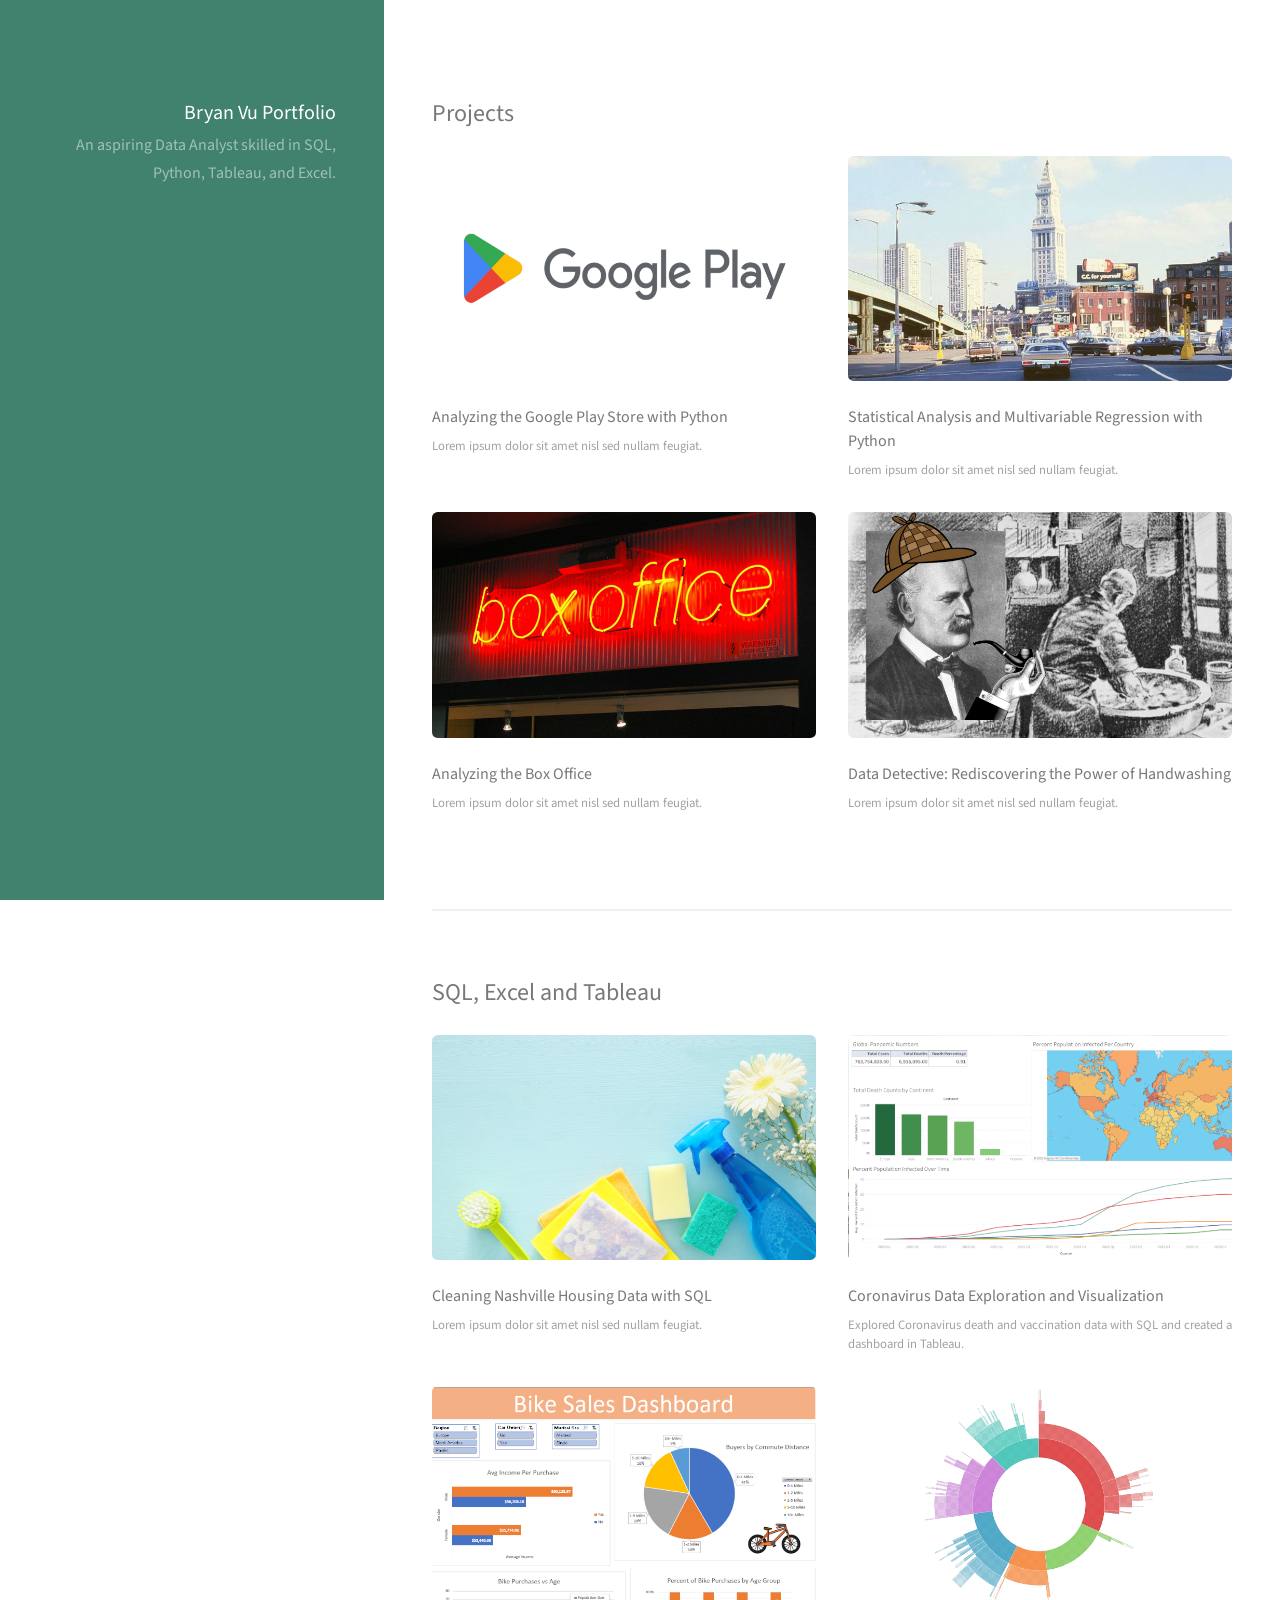
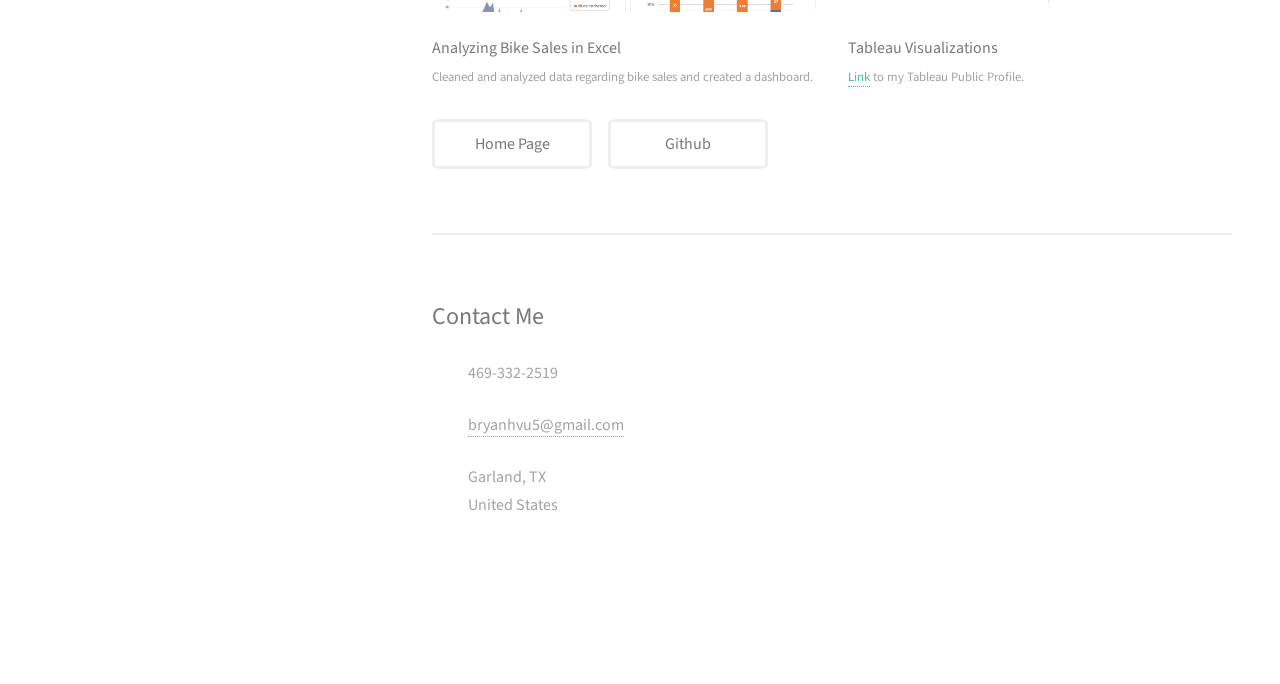
==== commit 123902b6: "added full portfolio page, projects, image and extra window popout functionality" ====
--- a/Portfolio Website/full_portfolio.html
+++ b/Portfolio Website/full_portfolio.html
@@ -26,7 +26,7 @@
 
 				<!-- Two -->
 					<section id="two">
-						<h2>Python</h2>
+						<h2>Projects</h2>
 						<div class="row">
 							<article class="col-6 col-12-xsmall work-item">
 								<a href="images/fulls/google_play.png" class="image fit thumb"><img src="images/thumbs/google_play.png" alt="" /></a>
@@ -50,9 +50,9 @@
 							</article>
 						</div>
 					</section>
-
-				<section>
-					<h2>SQL, Excel, and Tableau</h2>
+					<section id="four">
+						<h2 style>SQL, Excel and Tableau</h2>
+						<div class="row">
 							<article class="col-6 col-12-xsmall work-item">
 								<a href="images/fulls/cleaning.jpeg" class="image fit thumb"><img src="images/thumbs/cleaning.jpeg" alt="" /></a>
 								<h3>Cleaning Nashville Housing Data with SQL</h3>
@@ -73,7 +73,12 @@
 								<h3>Tableau Visualizations</h3>
 								<p><a href ="https://public.tableau.com/app/profile/bryan.vu" target="_blank">Link</a> to my Tableau Public Profile.</p>
 							</article>
-				</section>
+						</div>
+						<ul class="actions">
+							<li><a href="./index.html" class="button">Home Page</a></li>
+							<li><a href="https://github.com/bryanhvu/Data_Analysis_Portfolio" target="_blank" class="button">Github</a></li>
+						</ul>
+					</section>
 
 				<!-- Three -->
 					<section id="three">
@@ -97,329 +102,8 @@
 								</ul>
 							</div>
 
-						<ul class="actions">
-							<li><a href="./index.html" class="button">Home Page</a></li>
-						</ul>
-					</section>
-
-				<!-- Four -->
-				<!--
-					<section id="four">
-						<h2>Elements</h2>
-
-						<section>
-							<h4>Text</h4>
-							<p>This is <b>bold</b> and this is <strong>strong</strong>. This is <i>italic</i> and this is <em>emphasized</em>.
-							This is <sup>superscript</sup> text and this is <sub>subscript</sub> text.
-							This is <u>underlined</u> and this is code: <code>for (;;) { ... }</code>. Finally, <a href="#">this is a link</a>.</p>
-							<hr />
-							<header>
-								<h4>Heading with a Subtitle</h4>
-								<p>Lorem ipsum dolor sit amet nullam id egestas urna aliquam</p>
-							</header>
-							<p>Nunc lacinia ante nunc ac lobortis. Interdum adipiscing gravida odio porttitor sem non mi integer non faucibus ornare mi ut ante amet placerat aliquet. Volutpat eu sed ante lacinia sapien lorem accumsan varius montes viverra nibh in adipiscing blandit tempus accumsan.</p>
-							<header>
-								<h5>Heading with a Subtitle</h5>
-								<p>Lorem ipsum dolor sit amet nullam id egestas urna aliquam</p>
-							</header>
-							<p>Nunc lacinia ante nunc ac lobortis. Interdum adipiscing gravida odio porttitor sem non mi integer non faucibus ornare mi ut ante amet placerat aliquet. Volutpat eu sed ante lacinia sapien lorem accumsan varius montes viverra nibh in adipiscing blandit tempus accumsan.</p>
-							<hr />
-							<h2>Heading Level 2</h2>
-							<h3>Heading Level 3</h3>
-							<h4>Heading Level 4</h4>
-							<h5>Heading Level 5</h5>
-							<h6>Heading Level 6</h6>
-							<hr />
-							<h5>Blockquote</h5>
-							<blockquote>Fringilla nisl. Donec accumsan interdum nisi, quis tincidunt felis sagittis eget tempus euismod. Vestibulum ante ipsum primis in faucibus vestibulum. Blandit adipiscing eu felis iaculis volutpat ac adipiscing accumsan faucibus. Vestibulum ante ipsum primis in faucibus lorem ipsum dolor sit amet nullam adipiscing eu felis.</blockquote>
-							<h5>Preformatted</h5>
-							<pre><code>i = 0;
-
-while (!deck.isInOrder()) {
-print 'Iteration ' + i;
-deck.shuffle();
-i++;
-}
-
-print 'It took ' + i + ' iterations to sort the deck.';</code></pre>
-						</section>
-
-						<section>
-							<h4>Lists</h4>
-							<div class="row">
-								<div class="col-6 col-12-xsmall">
-									<h5>Unordered</h5>
-									<ul>
-										<li>Dolor pulvinar etiam magna etiam.</li>
-										<li>Sagittis adipiscing lorem eleifend.</li>
-										<li>Felis enim feugiat dolore viverra.</li>
-									</ul>
-									<h5>Alternate</h5>
-									<ul class="alt">
-										<li>Dolor pulvinar etiam magna etiam.</li>
-										<li>Sagittis adipiscing lorem eleifend.</li>
-										<li>Felis enim feugiat dolore viverra.</li>
-									</ul>
-								</div>
-								<div class="col-6 col-12-xsmall">
-									<h5>Ordered</h5>
-									<ol>
-										<li>Dolor pulvinar etiam magna etiam.</li>
-										<li>Etiam vel felis at lorem sed viverra.</li>
-										<li>Felis enim feugiat dolore viverra.</li>
-										<li>Dolor pulvinar etiam magna etiam.</li>
-										<li>Etiam vel felis at lorem sed viverra.</li>
-										<li>Felis enim feugiat dolore viverra.</li>
-									</ol>
-									<h5>Icons</h5>
-									<ul class="icons">
-										<li><a href="#" class="icon brands fa-twitter"><span class="label">Twitter</span></a></li>
-										<li><a href="#" class="icon brands fa-facebook-f"><span class="label">Facebook</span></a></li>
-										<li><a href="#" class="icon brands fa-instagram"><span class="label">Instagram</span></a></li>
-										<li><a href="#" class="icon brands fa-github"><span class="label">Github</span></a></li>
-										<li><a href="#" class="icon brands fa-dribbble"><span class="label">Dribbble</span></a></li>
-										<li><a href="#" class="icon brands fa-tumblr"><span class="label">Tumblr</span></a></li>
-									</ul>
-								</div>
-							</div>
-							<h5>Actions</h5>
-							<ul class="actions">
-								<li><a href="#" class="button primary">Default</a></li>
-								<li><a href="#" class="button">Default</a></li>
-							</ul>
-							<ul class="actions small">
-								<li><a href="#" class="button primary small">Small</a></li>
-								<li><a href="#" class="button small">Small</a></li>
-							</ul>
-							<div class="row">
-								<div class="col-6 col-12-small">
-									<ul class="actions stacked">
-										<li><a href="#" class="button primary">Default</a></li>
-										<li><a href="#" class="button">Default</a></li>
-									</ul>
-								</div>
-								<div class="col-6 col-12-small">
-									<ul class="actions stacked">
-										<li><a href="#" class="button primary small">Small</a></li>
-										<li><a href="#" class="button small">Small</a></li>
-									</ul>
-								</div>
-								<div class="col-6 col-12-small">
-									<ul class="actions stacked">
-										<li><a href="#" class="button primary fit">Default</a></li>
-										<li><a href="#" class="button fit">Default</a></li>
-									</ul>
-								</div>
-								<div class="col-6 col-12-small">
-									<ul class="actions stacked">
-										<li><a href="#" class="button primary small fit">Small</a></li>
-										<li><a href="#" class="button small fit">Small</a></li>
-									</ul>
-								</div>
-							</div>
-						</section>
-
-						<section>
-							<h4>Table</h4>
-							<h5>Default</h5>
-							<div class="table-wrapper">
-								<table>
-									<thead>
-										<tr>
-											<th>Name</th>
-											<th>Description</th>
-											<th>Price</th>
-										</tr>
-									</thead>
-									<tbody>
-										<tr>
-											<td>Item One</td>
-											<td>Ante turpis integer aliquet porttitor.</td>
-											<td>29.99</td>
-										</tr>
-										<tr>
-											<td>Item Two</td>
-											<td>Vis ac commodo adipiscing arcu aliquet.</td>
-											<td>19.99</td>
-										</tr>
-										<tr>
-											<td>Item Three</td>
-											<td> Morbi faucibus arcu accumsan lorem.</td>
-											<td>29.99</td>
-										</tr>
-										<tr>
-											<td>Item Four</td>
-											<td>Vitae integer tempus condimentum.</td>
-											<td>19.99</td>
-										</tr>
-										<tr>
-											<td>Item Five</td>
-											<td>Ante turpis integer aliquet porttitor.</td>
-											<td>29.99</td>
-										</tr>
-									</tbody>
-									<tfoot>
-										<tr>
-											<td colspan="2"></td>
-											<td>100.00</td>
-										</tr>
-									</tfoot>
-								</table>
-							</div>
-
-							<h5>Alternate</h5>
-							<div class="table-wrapper">
-								<table class="alt">
-									<thead>
-										<tr>
-											<th>Name</th>
-											<th>Description</th>
-											<th>Price</th>
-										</tr>
-									</thead>
-									<tbody>
-										<tr>
-											<td>Item One</td>
-											<td>Ante turpis integer aliquet porttitor.</td>
-											<td>29.99</td>
-										</tr>
-										<tr>
-											<td>Item Two</td>
-											<td>Vis ac commodo adipiscing arcu aliquet.</td>
-											<td>19.99</td>
-										</tr>
-										<tr>
-											<td>Item Three</td>
-											<td> Morbi faucibus arcu accumsan lorem.</td>
-											<td>29.99</td>
-										</tr>
-										<tr>
-											<td>Item Four</td>
-											<td>Vitae integer tempus condimentum.</td>
-											<td>19.99</td>
-										</tr>
-										<tr>
-											<td>Item Five</td>
-											<td>Ante turpis integer aliquet porttitor.</td>
-											<td>29.99</td>
-										</tr>
-									</tbody>
-									<tfoot>
-										<tr>
-											<td colspan="2"></td>
-											<td>100.00</td>
-										</tr>
-									</tfoot>
-								</table>
-							</div>
-						</section>
-
-						<section>
-							<h4>Buttons</h4>
-							<ul class="actions">
-								<li><a href="#" class="button primary">Primary</a></li>
-								<li><a href="#" class="button">Default</a></li>
-							</ul>
-							<ul class="actions">
-								<li><a href="#" class="button large">Large</a></li>
-								<li><a href="#" class="button">Default</a></li>
-								<li><a href="#" class="button small">Small</a></li>
-							</ul>
-							<ul class="actions fit">
-								<li><a href="#" class="button primary fit">Fit</a></li>
-								<li><a href="#" class="button fit">Fit</a></li>
-							</ul>
-							<ul class="actions fit small">
-								<li><a href="#" class="button primary fit small">Fit + Small</a></li>
-								<li><a href="#" class="button fit small">Fit + Small</a></li>
-							</ul>
-							<ul class="actions">
-								<li><a href="#" class="button primary icon solid fa-download">Icon</a></li>
-								<li><a href="#" class="button icon solid fa-download">Icon</a></li>
-							</ul>
-							<ul class="actions">
-								<li><span class="button primary disabled">Primary</span></li>
-								<li><span class="button disabled">Default</span></li>
-							</ul>
-						</section>
-
-						<section>
-							<h4>Form</h4>
-							<form method="post" action="#">
-								<div class="row gtr-uniform gtr-50">
-									<div class="col-6 col-12-xsmall">
-										<input type="text" name="demo-name" id="demo-name" value="" placeholder="Name" />
-									</div>
-									<div class="col-6 col-12-xsmall">
-										<input type="email" name="demo-email" id="demo-email" value="" placeholder="Email" />
-									</div>
-									<div class="col-12">
-										<select name="demo-category" id="demo-category">
-											<option value="">- Category -</option>
-											<option value="1">Manufacturing</option>
-											<option value="1">Shipping</option>
-											<option value="1">Administration</option>
-											<option value="1">Human Resources</option>
-										</select>
-									</div>
-									<div class="col-4 col-12-small">
-										<input type="radio" id="demo-priority-low" name="demo-priority" checked>
-										<label for="demo-priority-low">Low Priority</label>
-									</div>
-									<div class="col-4 col-12-small">
-										<input type="radio" id="demo-priority-normal" name="demo-priority">
-										<label for="demo-priority-normal">Normal Priority</label>
-									</div>
-									<div class="col-4 col-12-small">
-										<input type="radio" id="demo-priority-high" name="demo-priority">
-										<label for="demo-priority-high">High Priority</label>
-									</div>
-									<div class="col-6 col-12-small">
-										<input type="checkbox" id="demo-copy" name="demo-copy">
-										<label for="demo-copy">Email me a copy of this message</label>
-									</div>
-									<div class="col-6 col-12-small">
-										<input type="checkbox" id="demo-human" name="demo-human" checked>
-										<label for="demo-human">I am a human and not a robot</label>
-									</div>
-									<div class="col-12">
-										<textarea name="demo-message" id="demo-message" placeholder="Enter your message" rows="6"></textarea>
-									</div>
-									<div class="col-12">
-										<ul class="actions">
-											<li><input type="submit" value="Send Message" class="primary" /></li>
-											<li><input type="reset" value="Reset" /></li>
-										</ul>
-									</div>
-								</div>
-							</form>
-						</section>
-
-						<section>
-							<h4>Image</h4>
-							<h5>Fit</h5>
-							<div class="box alt">
-								<div class="row gtr-50 gtr-uniform">
-									<div class="col-12"><span class="image fit"><img src="images/fulls/05.jpg" alt="" /></span></div>
-									<div class="col-4"><span class="image fit"><img src="images/thumbs/01.jpg" alt="" /></span></div>
-									<div class="col-4"><span class="image fit"><img src="images/thumbs/02.jpg" alt="" /></span></div>
-									<div class="col-4"><span class="image fit"><img src="images/thumbs/03.jpg" alt="" /></span></div>
-									<div class="col-4"><span class="image fit"><img src="images/thumbs/04.jpg" alt="" /></span></div>
-									<div class="col-4"><span class="image fit"><img src="images/thumbs/05.jpg" alt="" /></span></div>
-									<div class="col-4"><span class="image fit"><img src="images/thumbs/06.jpg" alt="" /></span></div>
-									<div class="col-4"><span class="image fit"><img src="images/thumbs/03.jpg" alt="" /></span></div>
-									<div class="col-4"><span class="image fit"><img src="images/thumbs/02.jpg" alt="" /></span></div>
-									<div class="col-4"><span class="image fit"><img src="images/thumbs/01.jpg" alt="" /></span></div>
-								</div>
-							</div>
-							<h5>Left &amp; Right</h5>
-							<p><span class="image left"><img src="images/avatar.jpg" alt="" /></span>Fringilla nisl. Donec accumsan interdum nisi, quis tincidunt felis sagittis eget. tempus euismod. Vestibulum ante ipsum primis in faucibus vestibulum. Blandit adipiscing eu felis iaculis volutpat ac adipiscing accumsan eu faucibus. Integer ac pellentesque praesent tincidunt felis sagittis eget. tempus euismod. Vestibulum ante ipsum primis in faucibus vestibulum. Blandit adipiscing eu felis iaculis volutpat ac adipiscing accumsan eu faucibus. Integer ac pellentesque praesent. Donec accumsan interdum nisi, quis tincidunt felis sagittis eget. tempus euismod. Vestibulum ante ipsum primis in faucibus vestibulum. Blandit adipiscing eu felis iaculis volutpat ac adipiscing accumsan eu faucibus. Integer ac pellentesque praesent tincidunt felis sagittis eget. tempus euismod. Vestibulum ante ipsum primis in faucibus vestibulum. Blandit adipiscing eu felis iaculis volutpat ac adipiscing accumsan eu faucibus. Integer ac pellentesque praesent.</p>
-							<p><span class="image right"><img src="images/avatar.jpg" alt="" /></span>Fringilla nisl. Donec accumsan interdum nisi, quis tincidunt felis sagittis eget. tempus euismod. Vestibulum ante ipsum primis in faucibus vestibulum. Blandit adipiscing eu felis iaculis volutpat ac adipiscing accumsan eu faucibus. Integer ac pellentesque praesent tincidunt felis sagittis eget. tempus euismod. Vestibulum ante ipsum primis in faucibus vestibulum. Blandit adipiscing eu felis iaculis volutpat ac adipiscing accumsan eu faucibus. Integer ac pellentesque praesent. Donec accumsan interdum nisi, quis tincidunt felis sagittis eget. tempus euismod. Vestibulum ante ipsum primis in faucibus vestibulum. Blandit adipiscing eu felis iaculis volutpat ac adipiscing accumsan eu faucibus. Integer ac pellentesque praesent tincidunt felis sagittis eget. tempus euismod. Vestibulum ante ipsum primis in faucibus vestibulum. Blandit adipiscing eu felis iaculis volutpat ac adipiscing accumsan eu faucibus. Integer ac pellentesque praesent.</p>
-						</section>
 
 					</section>
-				-->
-
 			</div>
 
 		<!-- Footer -->
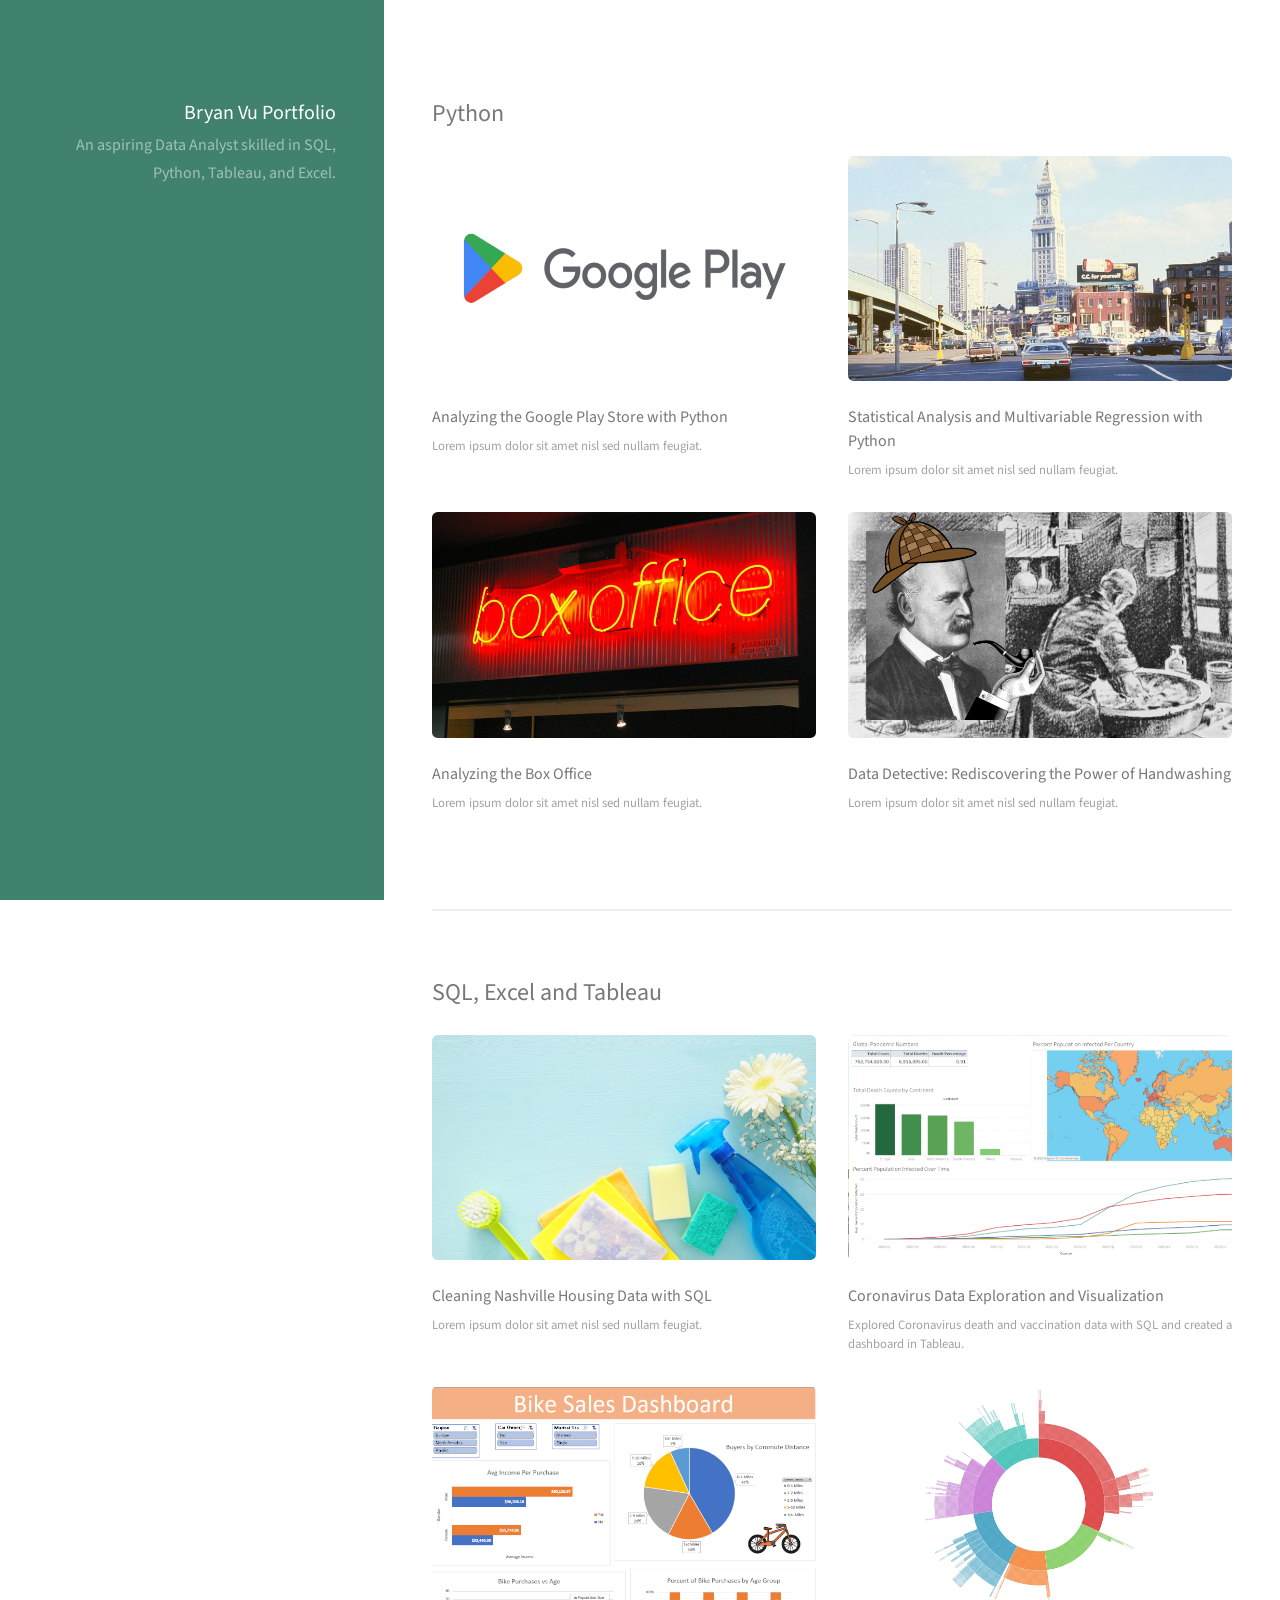
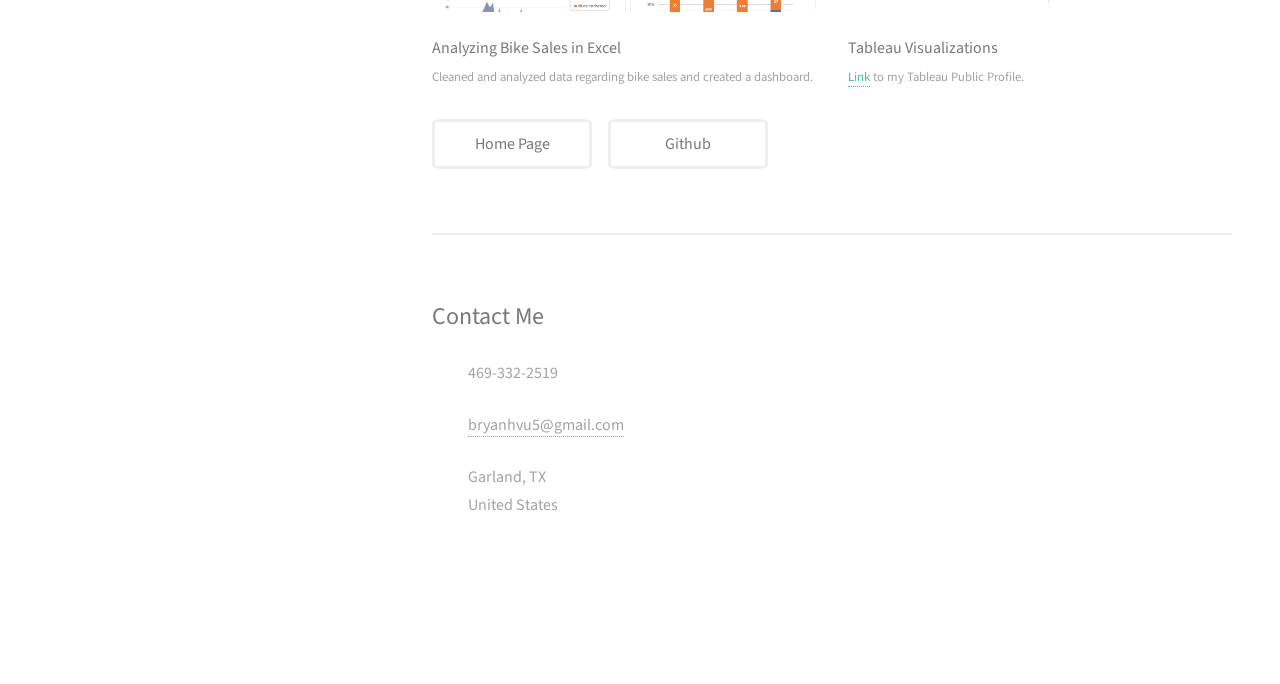
==== commit 503dbd00: "add python projects directories and project files" ====
--- a/Portfolio Website/full_portfolio.html
+++ b/Portfolio Website/full_portfolio.html
@@ -26,7 +26,7 @@
 
 				<!-- Two -->
 					<section id="two">
-						<h2>Projects</h2>
+						<h2>Python</h2>
 						<div class="row">
 							<article class="col-6 col-12-xsmall work-item">
 								<a href="images/fulls/google_play.png" class="image fit thumb"><img src="images/thumbs/google_play.png" alt="" /></a>
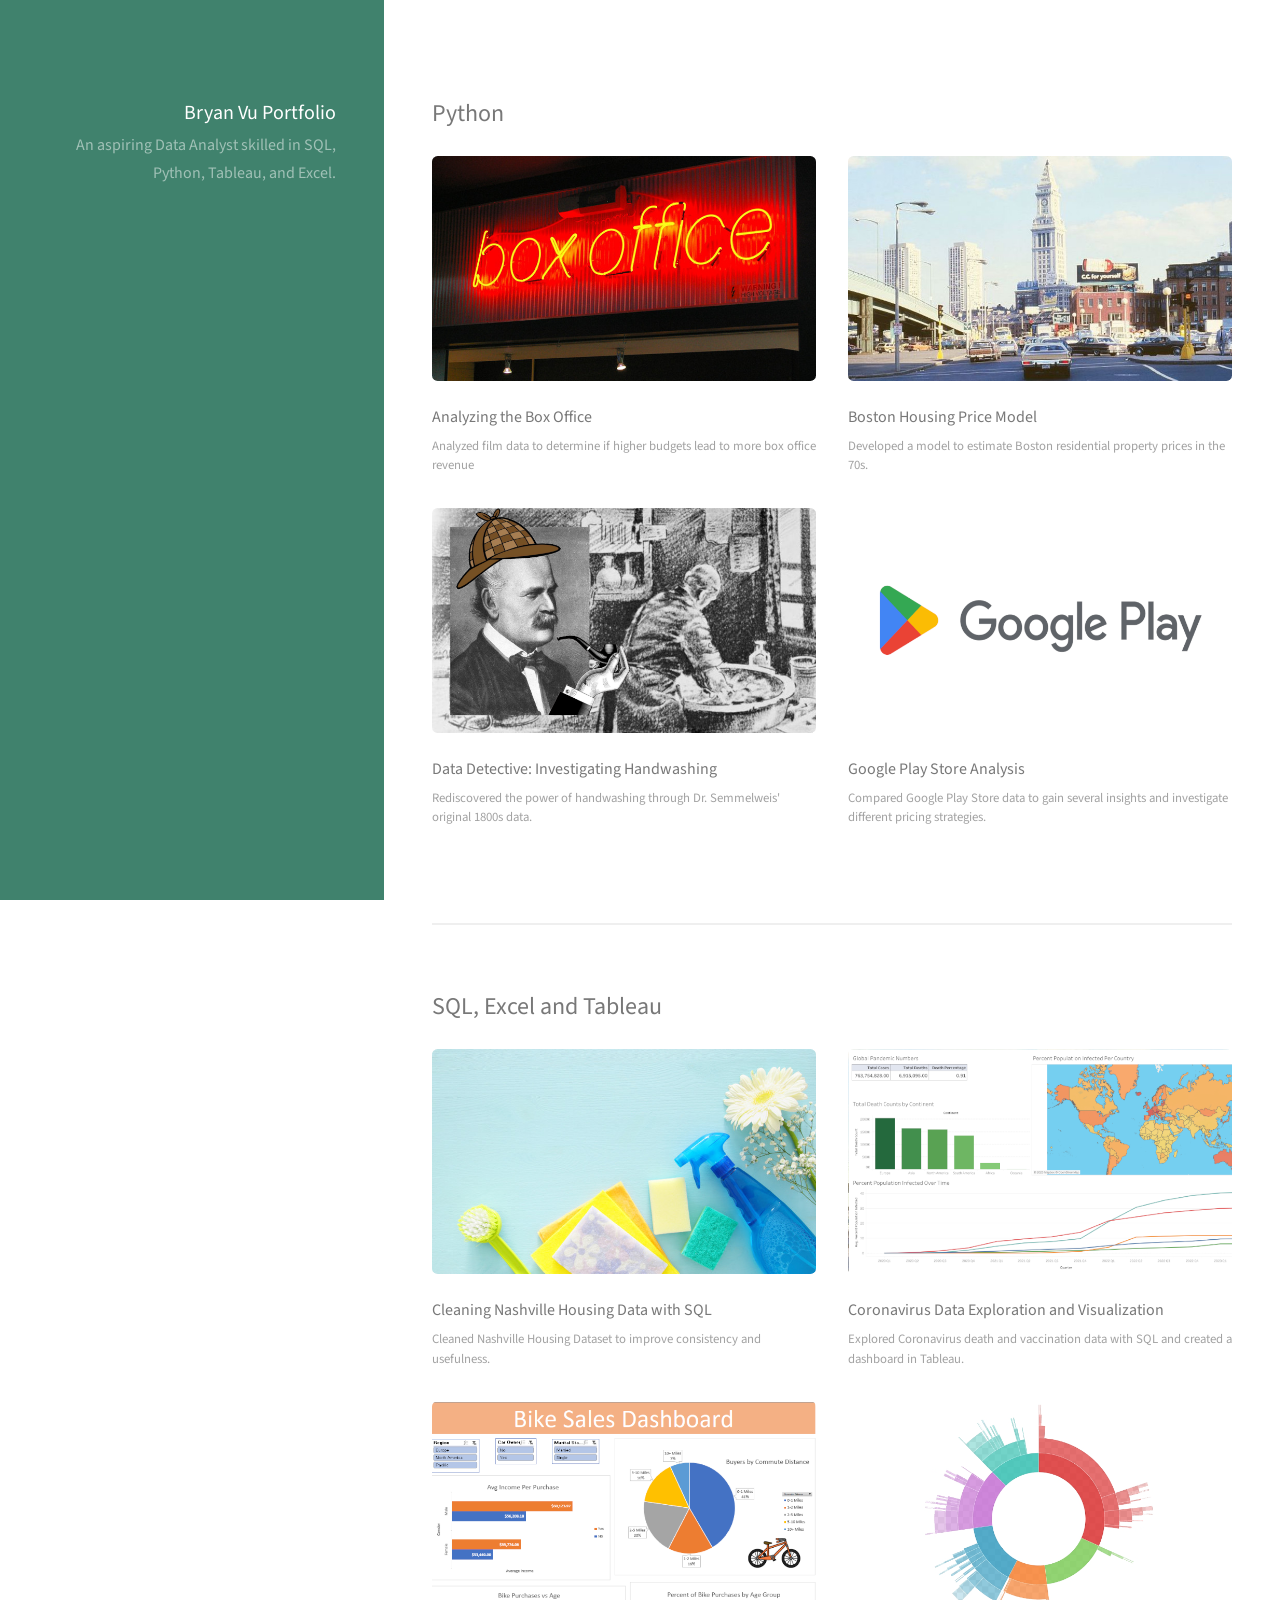
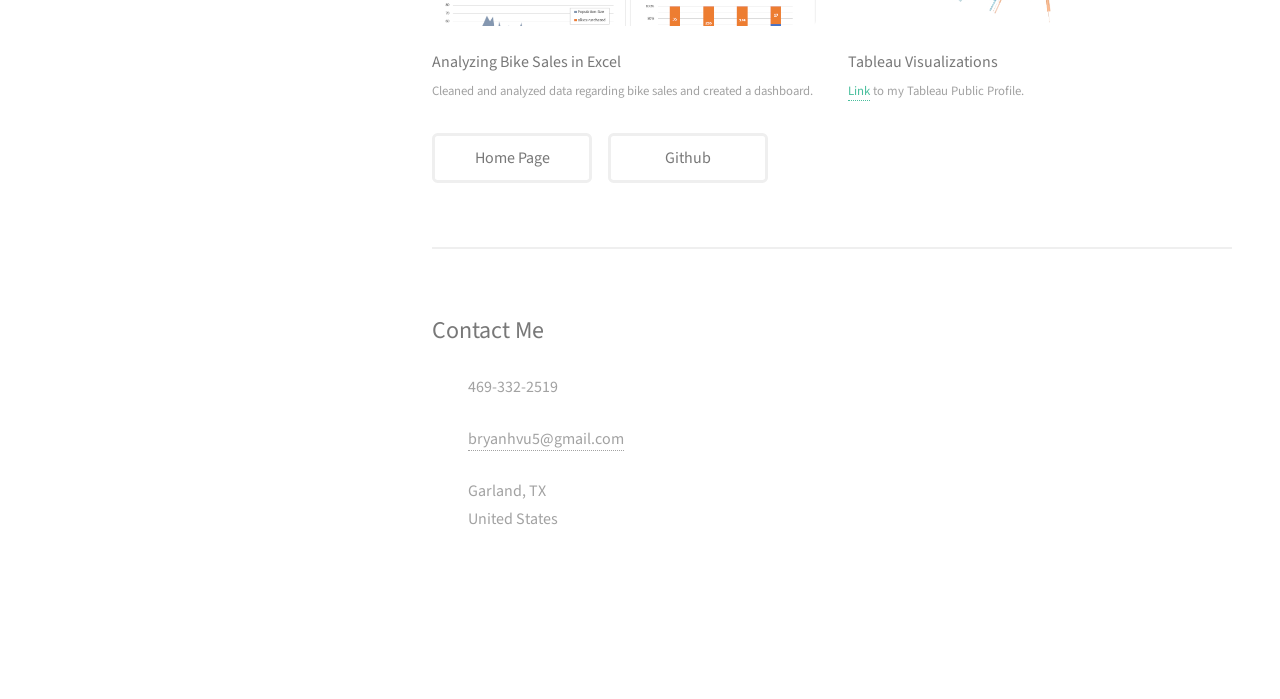
==== commit cd4e3438: "update project descriptions and ordering" ====
--- a/Portfolio Website/full_portfolio.html
+++ b/Portfolio Website/full_portfolio.html
@@ -29,24 +29,24 @@
 						<h2>Python</h2>
 						<div class="row">
 							<article class="col-6 col-12-xsmall work-item">
-								<a href="images/fulls/google_play.png" class="image fit thumb"><img src="images/thumbs/google_play.png" alt="" /></a>
-								<h3>Analyzing the Google Play Store with Python</h3>
-								<p>Lorem ipsum dolor sit amet nisl sed nullam feugiat.</p>
+								<a href="images/fulls/films.jpg" class="image fit thumb"><img src="images/thumbs/films.jpg" alt="" /></a>
+								<h3>Analyzing the Box Office</h3>
+								<p>Analyzed film data to determine if higher budgets lead to more box office revenue</p>
 							</article>
 							<article class="col-6 col-12-xsmall work-item">
 								<a href="images/fulls/boston.jpg" class="image fit thumb"><img src="images/thumbs/boston.jpg" alt="" /></a>
-								<h3>Statistical Analysis and Multivariable Regression with Python</h3>
-								<p>Lorem ipsum dolor sit amet nisl sed nullam feugiat.</p>
-							</article>
-							<article class="col-6 col-12-xsmall work-item">
-								<a href="images/fulls/films.jpg" class="image fit thumb"><img src="images/thumbs/films.jpg" alt="" /></a>
-								<h3>Analyzing the Box Office</h3>
-								<p>Lorem ipsum dolor sit amet nisl sed nullam feugiat.</p>
+								<h3>Boston Housing Price Model</h3>
+								<p>Developed a model to estimate Boston residential property prices in the 70s.</p>
 							</article>
 							<article class="col-6 col-12-xsmall work-item">
 								<a href="images/fulls/handwashing_detective.png" class="image fit thumb"><img src="images/thumbs/handwashing_detective.png" alt="" /></a>
-								<h3>Data Detective: Rediscovering the Power of Handwashing</h3>
-								<p>Lorem ipsum dolor sit amet nisl sed nullam feugiat.</p>
+								<h3>Data Detective: Investigating Handwashing</h3>
+								<p>Rediscovered the power of handwashing through Dr. Semmelweis' original 1800s data.</p>
+							</article>
+							<article class="col-6 col-12-xsmall work-item">
+								<a href="images/fulls/google_play.png" class="image fit thumb"><img src="images/thumbs/google_play.png" alt="" /></a>
+								<h3>Google Play Store Analysis</h3>
+								<p>Compared Google Play Store data to gain several insights and investigate different pricing strategies.</p>
 							</article>
 						</div>
 					</section>
@@ -56,7 +56,7 @@
 							<article class="col-6 col-12-xsmall work-item">
 								<a href="images/fulls/cleaning.jpeg" class="image fit thumb"><img src="images/thumbs/cleaning.jpeg" alt="" /></a>
 								<h3>Cleaning Nashville Housing Data with SQL</h3>
-								<p>Lorem ipsum dolor sit amet nisl sed nullam feugiat.</p>
+								<p>Cleaned Nashville Housing Dataset to improve consistency and usefulness.</p>
 							</article>
 							<article class="col-6 col-12-xsmall work-item">
 								<a href="images/fulls/covid_dashboard.png" class="image fit thumb"><img src="images/thumbs/covid_dashboard.png" alt="" /></a>
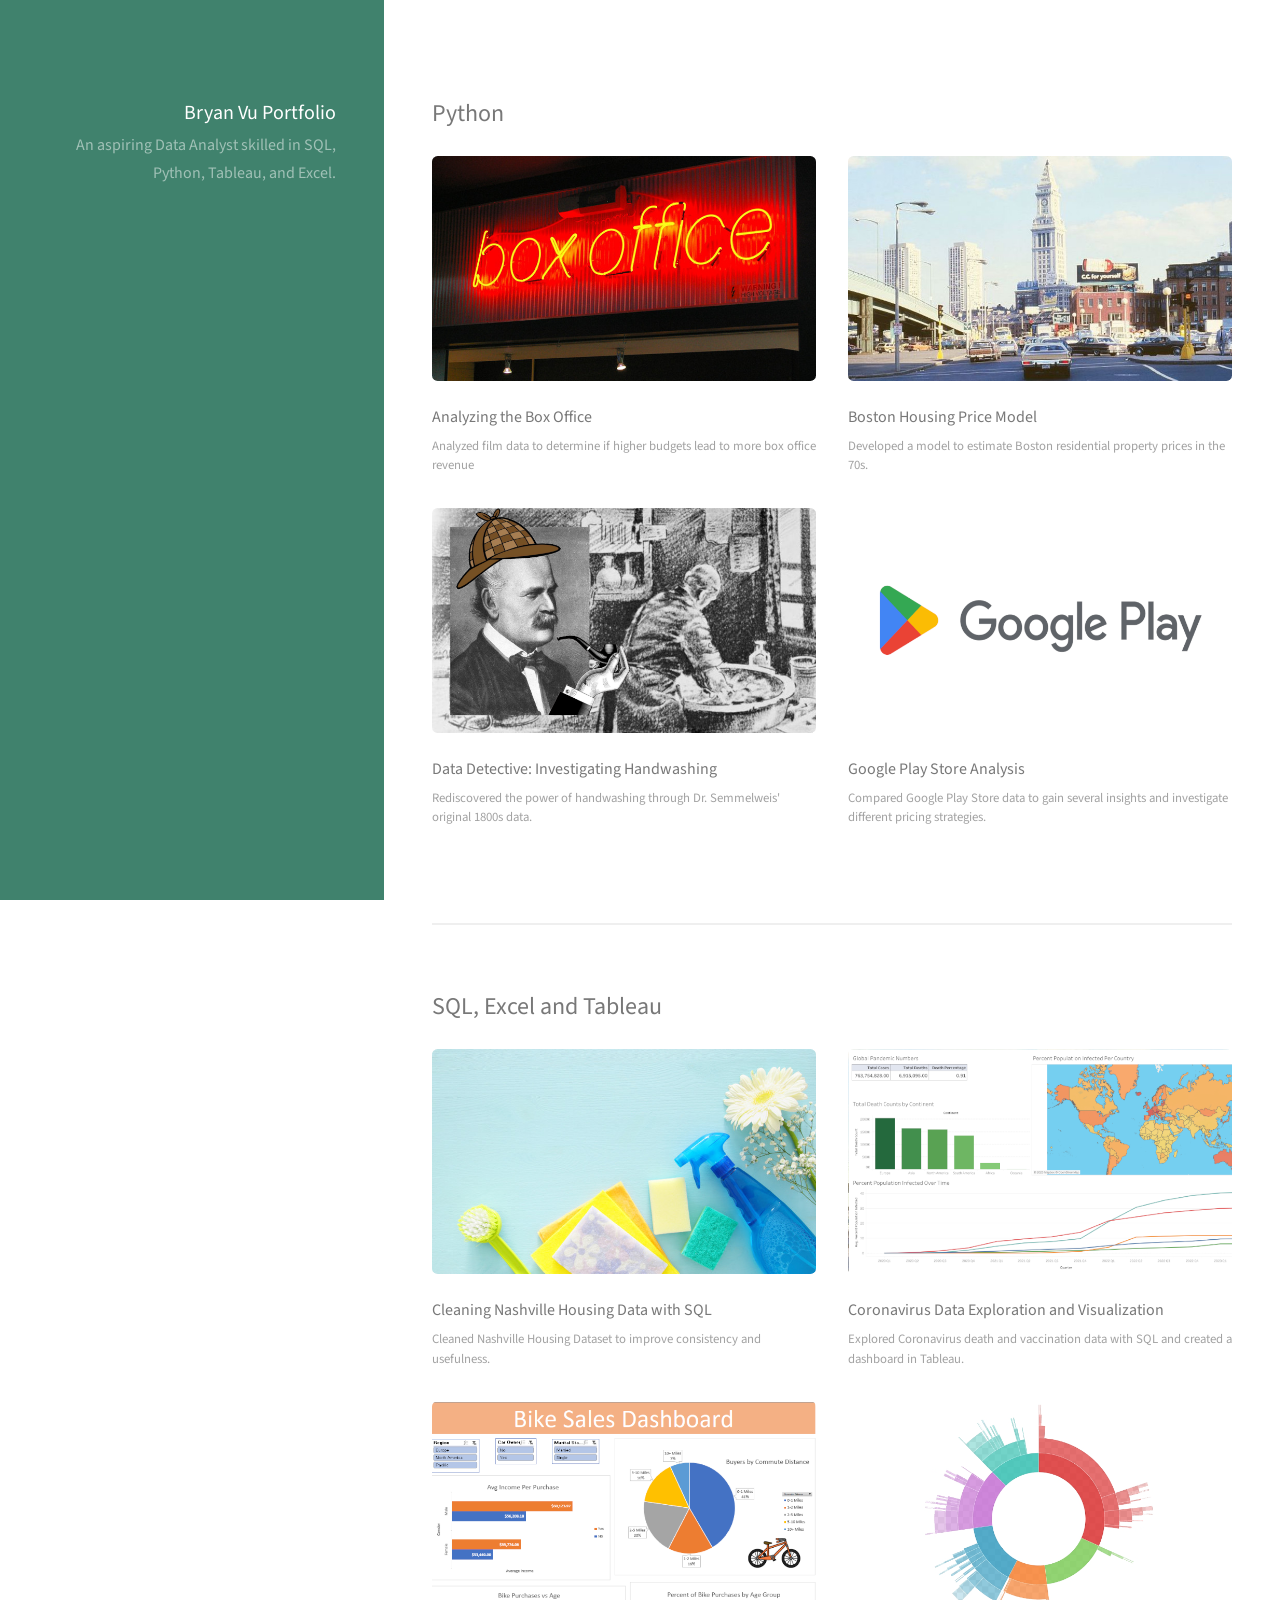
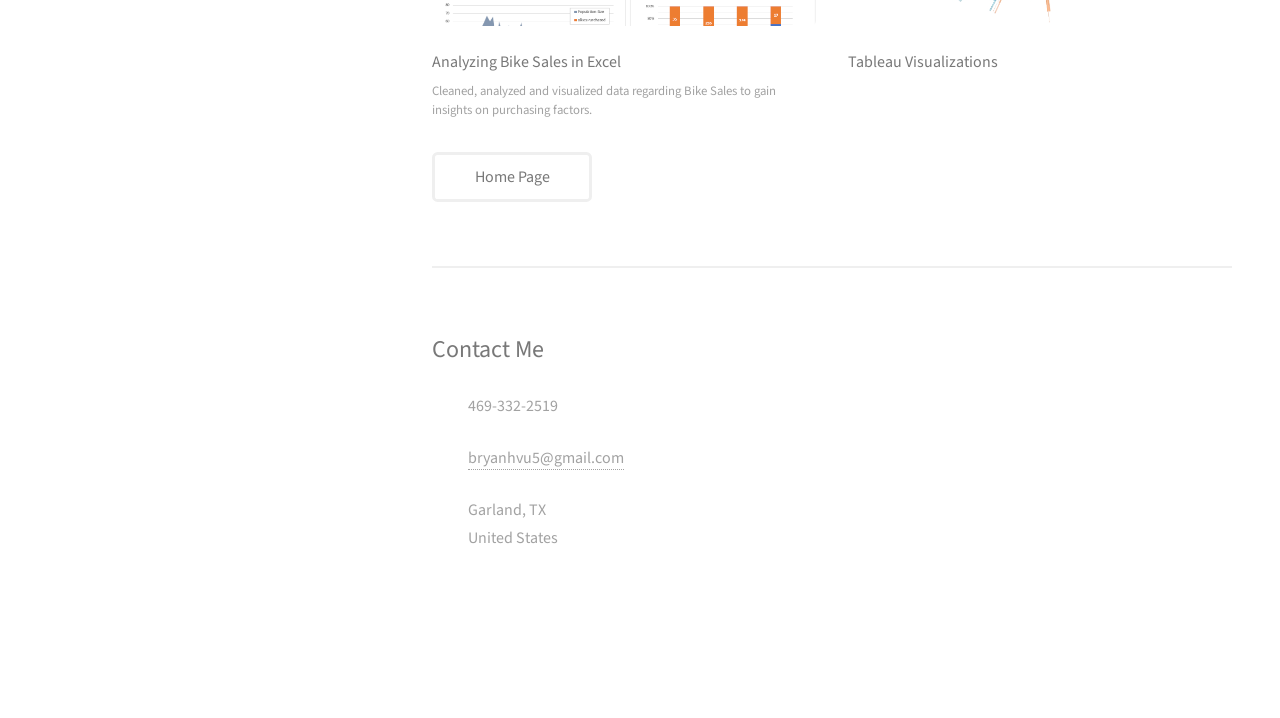
==== commit b8de52b6: "add github links to website and remove popup functionality" ====
--- a/Portfolio Website/full_portfolio.html
+++ b/Portfolio Website/full_portfolio.html
@@ -25,58 +25,70 @@
 			<div id="main">
 
 				<!-- Two -->
-					<section id="two">
+					<section id="five">
 						<h2>Python</h2>
 						<div class="row">
 							<article class="col-6 col-12-xsmall work-item">
-								<a href="images/fulls/films.jpg" class="image fit thumb"><img src="images/thumbs/films.jpg" alt="" /></a>
+<!--								<a href="images/fulls/films.jpg" class="image fit thumb"><img src="images/thumbs/films.jpg" alt="" /></a>-->
+								<a href="https://github.com/bryanhvu/Data_Analysis_Portfolio/tree/main/Python%20Projects/Analyzing%20the%20Box%20Office" target="_blank" class="image fit thumb"><img src="images/thumbs/films.jpg" alt="" /></a>
 								<h3>Analyzing the Box Office</h3>
 								<p>Analyzed film data to determine if higher budgets lead to more box office revenue</p>
 							</article>
 							<article class="col-6 col-12-xsmall work-item">
-								<a href="images/fulls/boston.jpg" class="image fit thumb"><img src="images/thumbs/boston.jpg" alt="" /></a>
+<!--								<a href="images/fulls/boston.jpg" class="image fit thumb"><img src="images/thumbs/boston.jpg" alt="" /></a>-->
+								<a href="https://github.com/bryanhvu/Data_Analysis_Portfolio/tree/main/Python%20Projects/Boston%20Housing%20Price%20Model" target="_blank" class="image fit thumb"><img src="images/thumbs/boston.jpg" alt="" /></a>
 								<h3>Boston Housing Price Model</h3>
 								<p>Developed a model to estimate Boston residential property prices in the 70s.</p>
 							</article>
 							<article class="col-6 col-12-xsmall work-item">
-								<a href="images/fulls/handwashing_detective.png" class="image fit thumb"><img src="images/thumbs/handwashing_detective.png" alt="" /></a>
+<!--								<a href="images/fulls/handwashing_detective.png" class="image fit thumb"><img src="images/thumbs/handwashing_detective.png" alt="" /></a>-->
+								<a href="https://github.com/bryanhvu/Data_Analysis_Portfolio/tree/main/Python%20Projects/The%20Power%20of%20Handwashing" target="_blank" class="image fit thumb"><img src="images/thumbs/handwashing_detective.png" alt="" /></a>
 								<h3>Data Detective: Investigating Handwashing</h3>
 								<p>Rediscovered the power of handwashing through Dr. Semmelweis' original 1800s data.</p>
 							</article>
 							<article class="col-6 col-12-xsmall work-item">
+								<!--
 								<a href="images/fulls/google_play.png" class="image fit thumb"><img src="images/thumbs/google_play.png" alt="" /></a>
+								-->
+								<a href="https://github.com/bryanhvu/Data_Analysis_Portfolio/tree/main/Python%20Projects/Google%20Play%20Store%20Analysis" target="_blank" class="image fit thumb"><img src="images/thumbs/google_play.png" alt="" /></a>
 								<h3>Google Play Store Analysis</h3>
 								<p>Compared Google Play Store data to gain several insights and investigate different pricing strategies.</p>
 							</article>
 						</div>
 					</section>
-					<section id="four">
+					<section id="six">
 						<h2 style>SQL, Excel and Tableau</h2>
 						<div class="row">
 							<article class="col-6 col-12-xsmall work-item">
+								<!--
 								<a href="images/fulls/cleaning.jpeg" class="image fit thumb"><img src="images/thumbs/cleaning.jpeg" alt="" /></a>
+								-->
+								<a href="https://github.com/bryanhvu/Data_Analysis_Portfolio/tree/main/SQL%20Projects/Nashville%20Housing%20Project" target="_blank" class="image fit thumb"><img src="images/thumbs/cleaning.jpeg" alt=""/></a>
 								<h3>Cleaning Nashville Housing Data with SQL</h3>
 								<p>Cleaned Nashville Housing Dataset to improve consistency and usefulness.</p>
 							</article>
 							<article class="col-6 col-12-xsmall work-item">
-								<a href="images/fulls/covid_dashboard.png" class="image fit thumb"><img src="images/thumbs/covid_dashboard.png" alt="" /></a>
+<!--								<a href="images/fulls/covid_dashboard.png" class="image fit thumb"><img src="images/thumbs/covid_dashboard.png" alt="" /></a>-->
+								<a href="https://github.com/bryanhvu/Data_Analysis_Portfolio/tree/main/SQL%20Projects/Coronavirus%20Data%202023" target="_blank" class="image fit thumb"><img src="images/thumbs/covid_dashboard.png" alt="" /></a>
 								<h3>Coronavirus Data Exploration and Visualization</h3>
 								<p>Explored Coronavirus death and vaccination data with SQL and created a dashboard in Tableau.</p>
 							</article>
 							<article class="col-6 col-12-xsmall work-item">
-								<a href="images/fulls/Bike_Sales_Dashboard_image.png" class="image fit thumb"><img src="images/thumbs/Bike_Sales_Dashboard_image.png" alt="" /></a>
+<!--								<a href="images/fulls/Bike_Sales_Dashboard_image.png" class="image fit thumb"><img src="images/thumbs/Bike_Sales_Dashboard_image.png" alt="" /></a>-->
+								<a href="https://github.com/bryanhvu/Data_Analysis_Portfolio/tree/main/Excel%20Projects/Bike%20Sales" target="_blank" class="image fit thumb"><img src="images/thumbs/Bike_Sales_Dashboard_image.png" alt="" /></a>
 								<h3>Analyzing Bike Sales in Excel</h3>
-								<p>Cleaned and analyzed data regarding bike sales and created a dashboard.</p>
+								<p>Cleaned, analyzed and visualized data regarding Bike Sales to gain insights on purchasing factors.</p>
 							</article>
 							<article class="col-6 col-12-xsmall work-item">
-								<a href="images/fulls/tableau.png" class="image fit thumb"><img src="images/thumbs/tableau.png" alt="" /></a>
+<!--								<a href="images/fulls/tableau.png" class="image fit thumb"><img src="images/thumbs/tableau.png" alt="" /></a>-->
+								<a href="https://public.tableau.com/app/profile/bryan.vu" target="_blank" class="image fit thumb"><img src="images/thumbs/tableau.png" alt="" /></a>
 								<h3>Tableau Visualizations</h3>
-								<p><a href ="https://public.tableau.com/app/profile/bryan.vu" target="_blank">Link</a> to my Tableau Public Profile.</p>
+<!--								<p><a href ="https://public.tableau.com/app/profile/bryan.vu" target="_blank">Link</a> to my Tableau Public Profile.</p>-->
 							</article>
 						</div>
 						<ul class="actions">
 							<li><a href="./index.html" class="button">Home Page</a></li>
-							<li><a href="https://github.com/bryanhvu/Data_Analysis_Portfolio" target="_blank" class="button">Github</a></li>
+<!--							<li><a href="https://github.com/bryanhvu/Data_Analysis_Portfolio" target="_blank" class="button">Github</a></li>-->
 						</ul>
 					</section>
 
